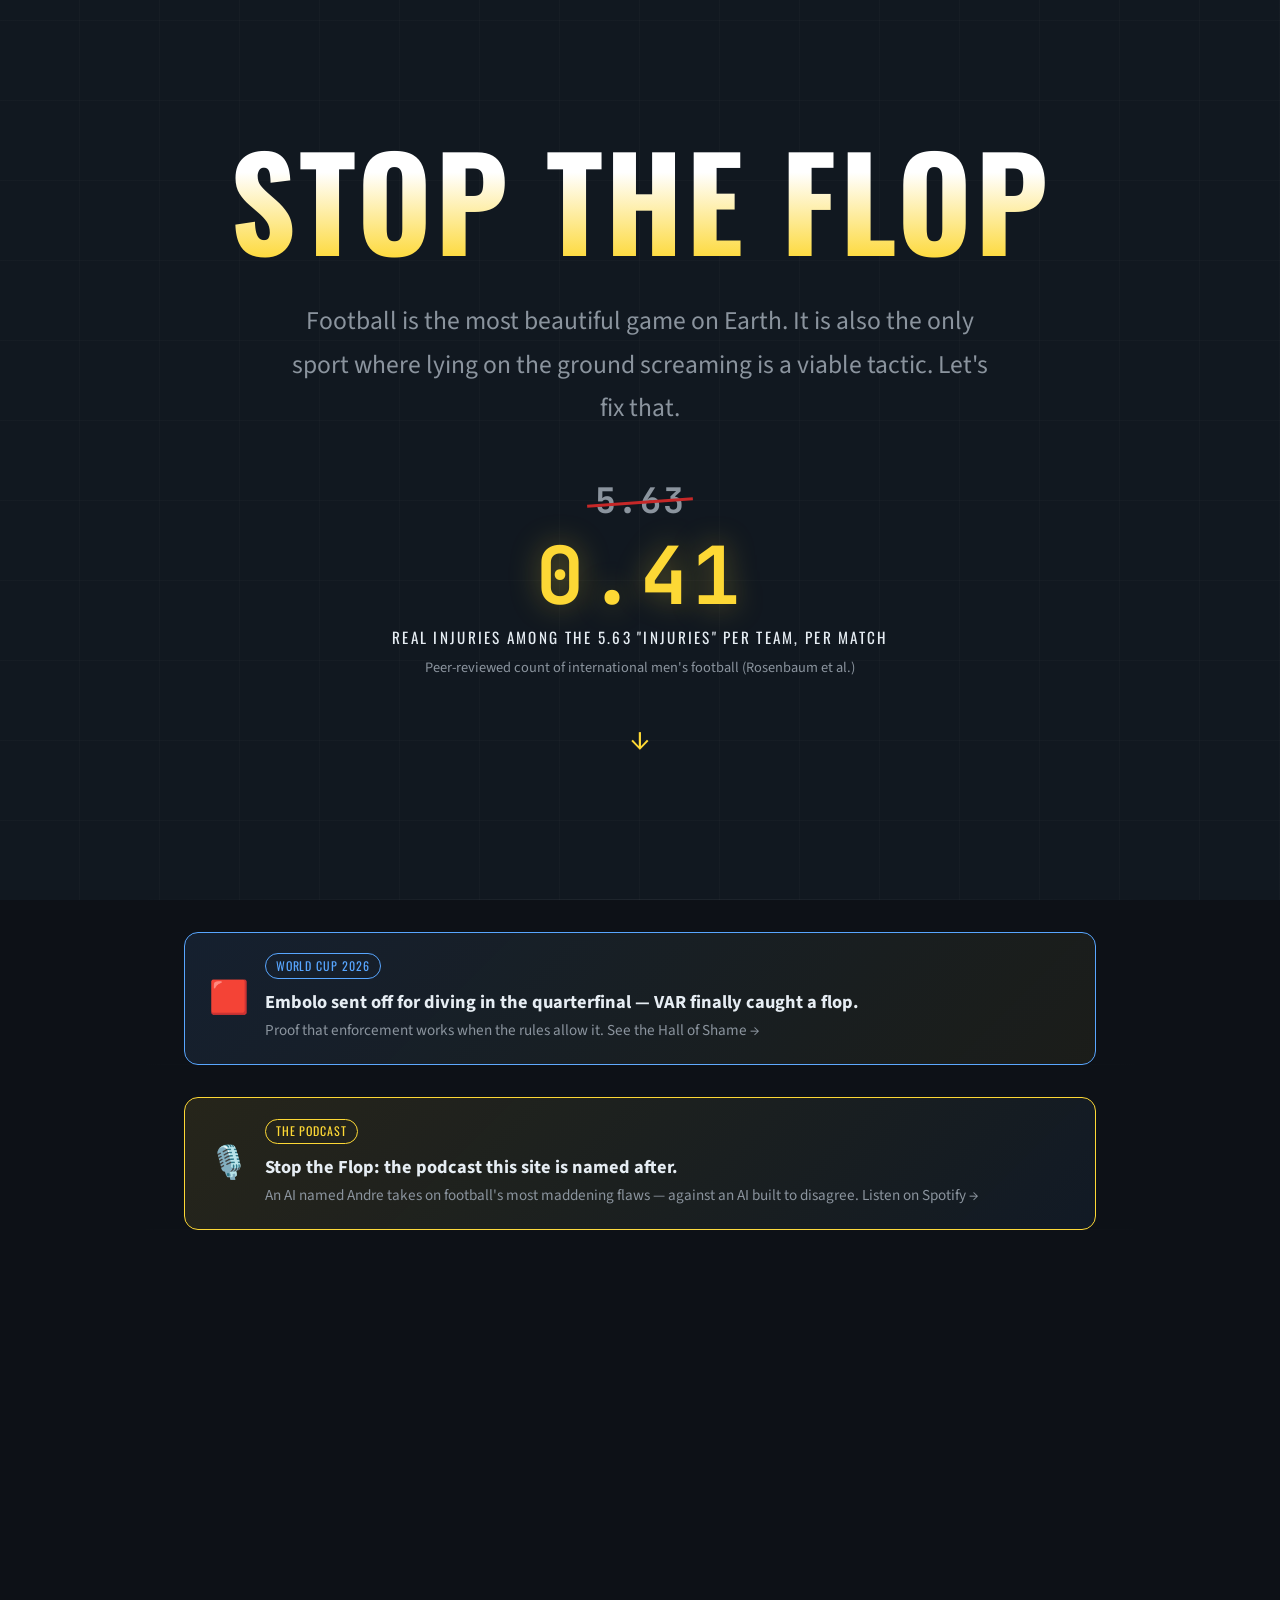
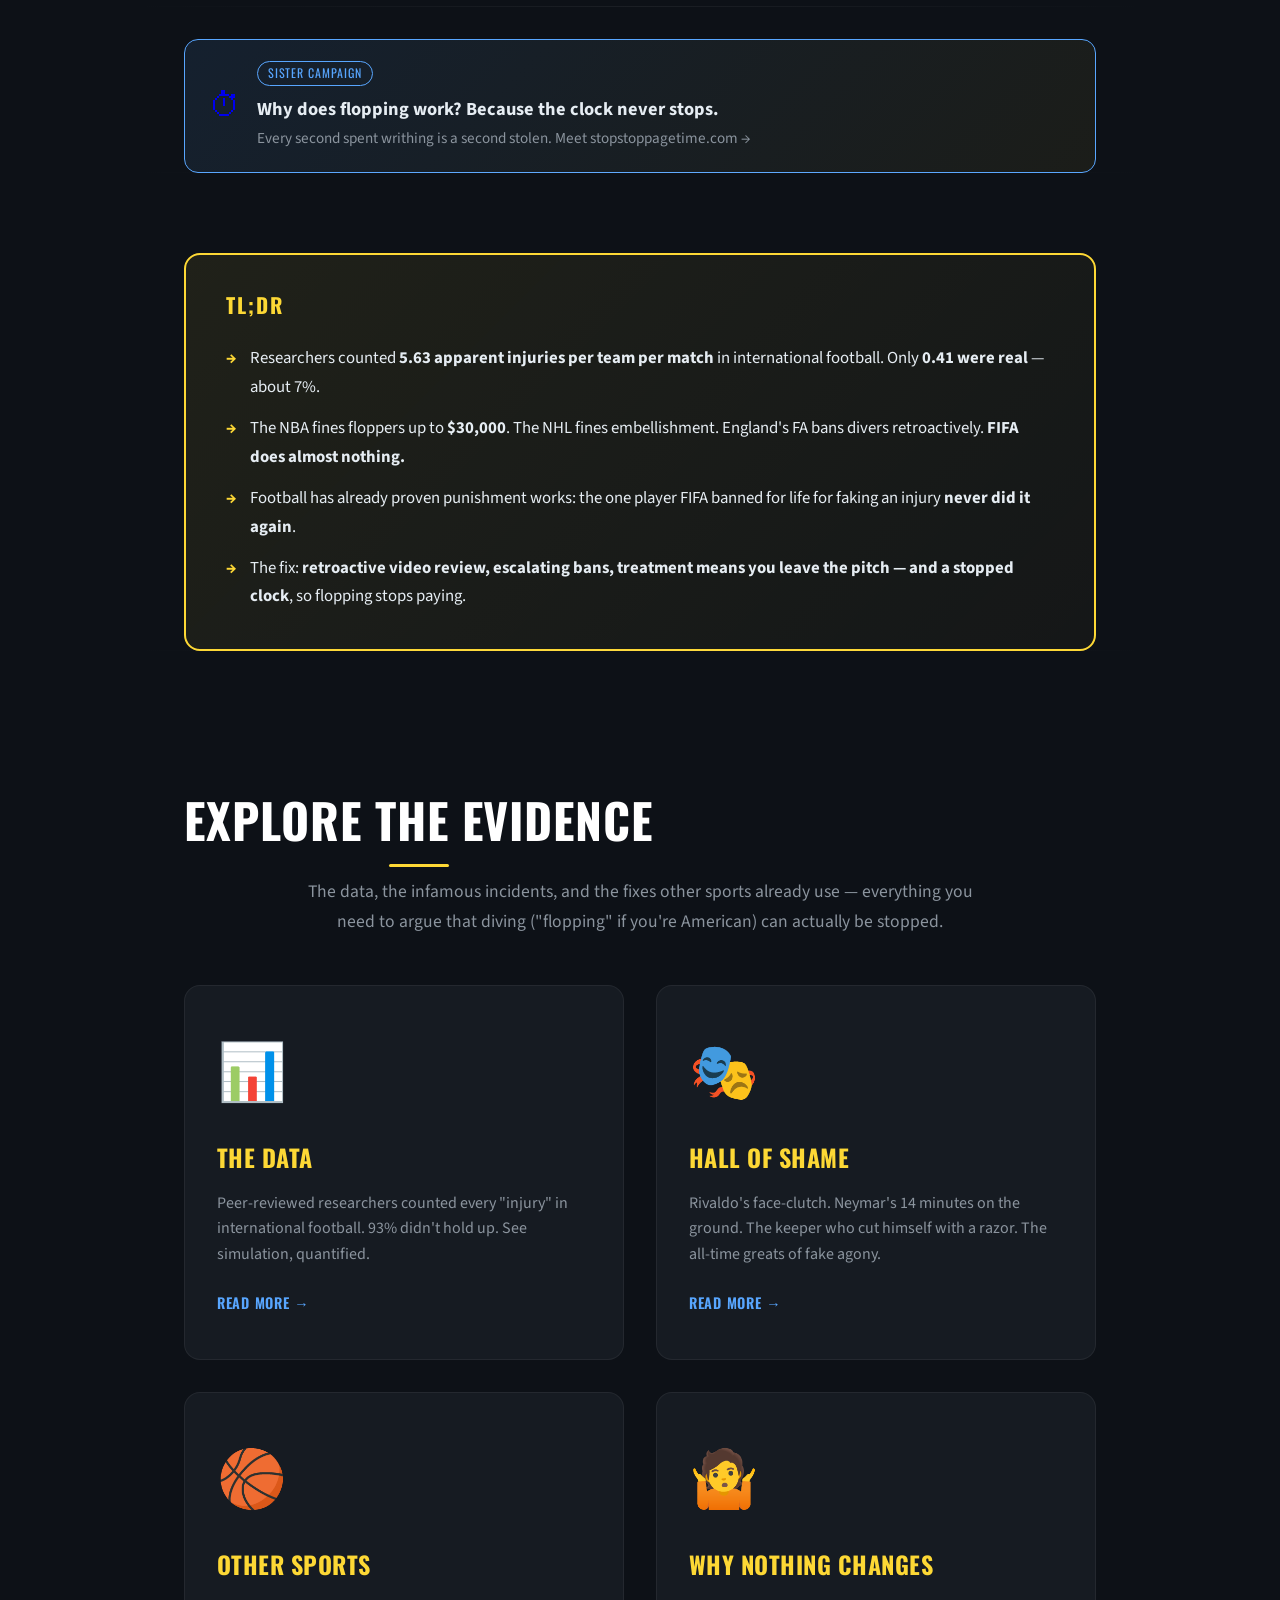
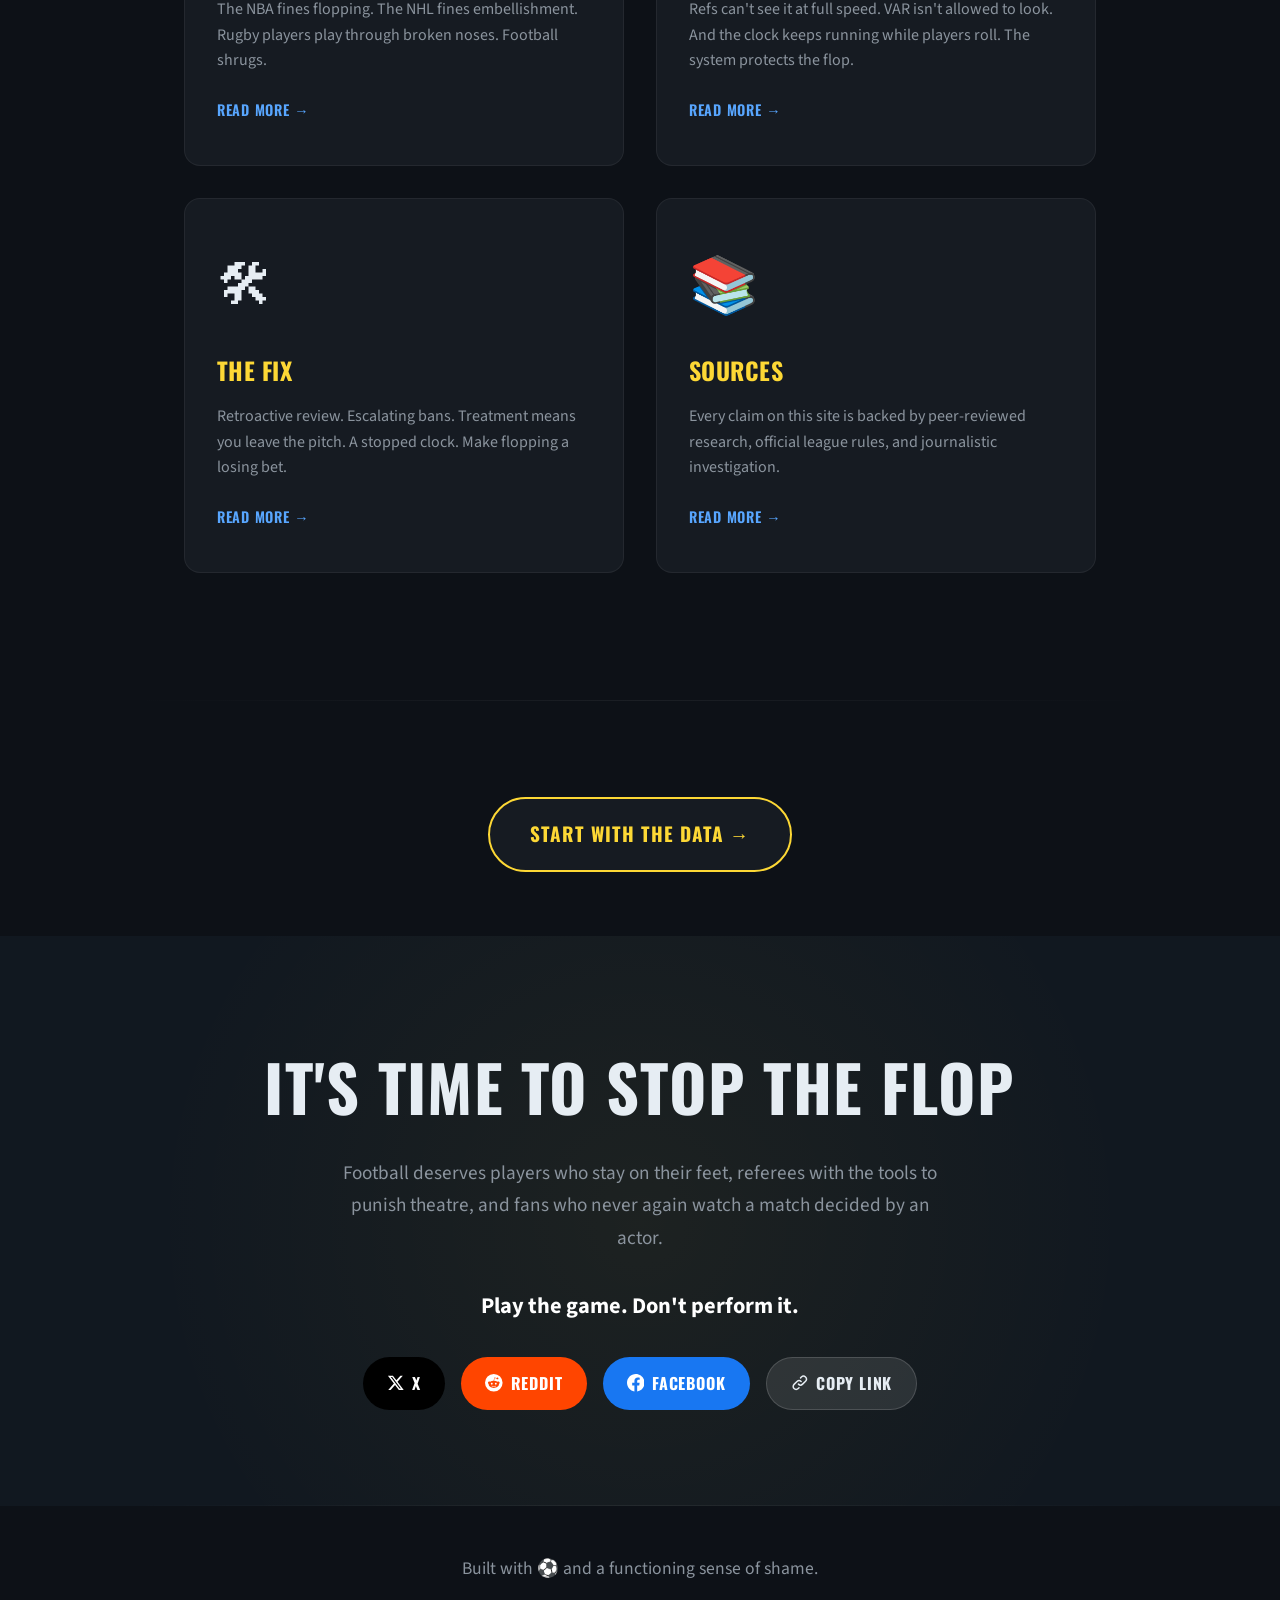
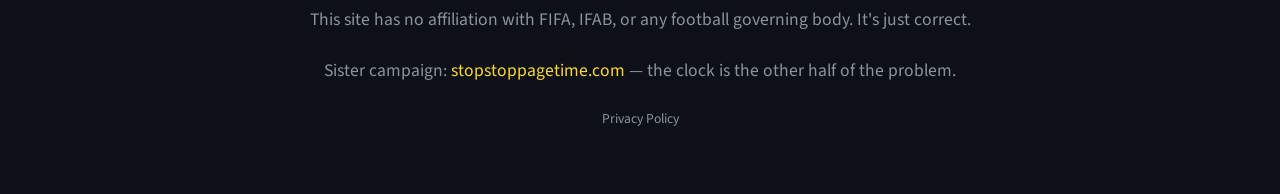
==== index.html @ cb8401b7 "Stop the Flop — initial site Data-driven campaign site against diving/flopping/simulation in footbal" ====
<!DOCTYPE html>
<html lang="en">
<head>
<meta charset="UTF-8">
<!-- site-verification tags go here after Search Console setup -->
<meta name="viewport" content="width=device-width, initial-scale=1.0">
<meta name="theme-color" content="#0d1117">
<link rel="apple-touch-icon" href="/og-image.png">
<title>Stop the Flop — Football's Diving Epidemic, By the Numbers</title>
<meta name="description" content="Diving, flopping, simulation: researchers counted 5.63 'injuries' per team per match — only 0.41 real. See the data, the hall of shame, how other sports punish it, and the fix.">
<meta name="keywords" content="flopping, diving, simulation, embellishment, soccer flopping, football diving, faking injury, injury simulation, dive football, flop soccer, why do soccer players fake injuries, diving yellow card, anti-flopping rules, stop the flop">
<meta name="author" content="Stop the Flop">
<meta name="robots" content="index, follow, max-snippet:-1, max-image-preview:large">

<!-- Open Graph -->
<meta property="og:title" content="Stop the Flop — Football's Diving Epidemic, By the Numbers">
<meta property="og:description" content="Researchers counted 5.63 'injuries' per team per match. Only 0.41 were real. Every other sport punishes flopping. Football rewards it. Here's the data — and the fix.">
<meta property="og:type" content="article">
<meta property="og:url" content="https://stopflopping.org">
<meta property="og:site_name" content="Stop the Flop">
<meta property="og:locale" content="en_US">
<meta property="article:published_time" content="2026-07-17">
<meta property="article:section" content="Football">
<meta property="article:tag" content="diving">
<meta property="article:tag" content="flopping">
<meta property="article:tag" content="simulation">

<meta property="og:image" content="https://stopflopping.org/og-image.png">
<meta property="og:image:width" content="1200">
<meta property="og:image:height" content="630">
<meta property="og:image:type" content="image/png">

<meta name="twitter:card" content="summary_large_image">
<meta name="twitter:image" content="https://stopflopping.org/og-image.png">
<meta name="twitter:title" content="Stop the Flop — Football's Diving Epidemic">
<meta name="twitter:description" content="5.63 'injuries' per team per match. 0.41 real. Every other sport punishes flopping. Football rewards it. Here's the data.">

<link rel="canonical" href="https://stopflopping.org">

<!-- Structured Data: Article -->
<script type="application/ld+json">
{
  "@context": "https://schema.org",
  "@type": "Article",
  "headline": "Stop the Flop — Football's Diving Epidemic, By the Numbers",
  "description": "A data-driven case against diving, flopping, and injury simulation in football, backed by peer-reviewed research — and a concrete plan to fix it.",
  "url": "https://stopflopping.org",
  "datePublished": "2026-07-17",
  "dateModified": "2026-07-17",
  "publisher": {
    "@type": "Organization",
    "name": "Stop the Flop",
    "url": "https://stopflopping.org"
  },
  "mainEntityOfPage": "https://stopflopping.org",
  "keywords": ["flopping", "diving", "simulation", "embellishment", "injury simulation", "faking injury", "football reform", "soccer reform"],
  "about": [
    {"@type": "Thing", "name": "Association football", "sameAs": "https://en.wikipedia.org/wiki/Association_football"},
    {"@type": "Thing", "name": "Diving (association football)", "sameAs": "https://en.wikipedia.org/wiki/Diving_(association_football)"}
  ],
  "citation": [
    {
      "@type": "ScholarlyArticle",
      "name": "Estimation of injury simulation in international men's soccer",
      "author": ["Daryl A. Rosenbaum", "W. Saunders", "C. M. Nelson", "B. R. Rosenbaum"],
      "datePublished": "2010",
      "isPartOf": {"@type": "PublicationVolume", "name": "International Journal of Sports Medicine"},
      "url": "https://pubmed.ncbi.nlm.nih.gov/20665384/"
    },
    {
      "@type": "ScholarlyArticle",
      "name": "Receivers Limit the Prevalence of Deception in Humans: Evidence from Diving Behaviour in Soccer Players",
      "author": ["Gwendolyn K. David", "Robbie S. Wilson"],
      "datePublished": "2011",
      "isPartOf": {"@type": "PublicationVolume", "name": "PLoS ONE"},
      "url": "https://journals.plos.org/plosone/article?id=10.1371/journal.pone.0026017"
    }
  ]
}
</script>

<!-- Structured Data: WebSite -->
<script type="application/ld+json">
{
  "@context": "https://schema.org",
  "@type": "WebSite",
  "name": "Stop the Flop",
  "url": "https://stopflopping.org",
  "inLanguage": "en"
}
</script>

<link rel="stylesheet" href="/fonts.css">
<link rel="stylesheet" href="/styles.css">
<link rel="icon" href="/favicon.svg" type="image/svg+xml">
</head>
<body>
<a href="#top" class="skip-to-content">Skip to content</a>

<div class="progress-bar" id="progressBar"></div>

<nav id="navbar">
  <a href="/" class="logo"><svg width="22" height="22" viewBox="0 0 240 240" aria-hidden="true" style="vertical-align:-4px;margin-right:0.45rem;"><g stroke="#fdd835" stroke-linecap="round" fill="none"><line x1="28" y1="118" x2="18" y2="96" stroke-width="14"/><line x1="52" y1="110" x2="52" y2="86" stroke-width="14"/><line x1="76" y1="118" x2="86" y2="96" stroke-width="14"/><circle cx="52" cy="168" r="26" fill="#fdd835" stroke="none"/><path d="M84 176 L152 182" stroke-width="20"/><path d="M104 178 L138 148" stroke-width="17"/><path d="M152 182 L188 150 L218 184" stroke-width="18"/><path d="M152 184 L214 198" stroke-width="18"/></g></svg>Stop the Flop</a>
  <ul>
    <li><a href="/" class="active">Home</a></li>
    <li><a href="/data/">Data</a></li>
    <li><a href="/hall-of-shame/">Hall of Shame</a></li>
    <li><a href="/comparison/">Comparison</a></li>
    <li><a href="/why-nothing-changes/">Why Nothing Changes</a></li>
    <li><a href="/the-fix/">The Fix</a></li>
    <li><a href="/sources/">Sources</a></li>
  </ul>
  <button class="hamburger" id="hamburger" aria-label="Menu" aria-expanded="false"><span></span><span></span><span></span></button>
</nav>

<a href="#" class="back-to-top" id="backToTop">↑</a>

<!-- ═══════════ HERO ═══════════ -->
<section class="hero" id="top">
  <div class="particles" id="particles"></div>
  <h1>Stop the Flop</h1>
  <p class="subtitle">Football is the most beautiful game on Earth. It is also the only sport where lying on the ground screaming is a viable tactic. Let's fix that.</p>
  <div class="scoreline">
    <div class="scoreline-was" aria-hidden="true">5.63</div>
    <div class="scoreline-real">0.41</div>
    <div class="scoreline-label">Real injuries among the 5.63 "injuries" per team, per match</div>
    <div class="scoreline-sub">Peer-reviewed count of international men's football (Rosenbaum et al.)</div>
  </div>
  <div class="scroll-cue">↓</div>
</section>

<!-- ═══════════ WORLD CUP LIVE BANNER ═══════════ -->
<section style="background: var(--dark); padding: 2rem 0 0;">
  <div class="container">
    <a href="/hall-of-shame/" class="reveal" style="display:flex; align-items:center; gap:1rem; flex-wrap:wrap; text-decoration:none; border:1px solid var(--accent); border-radius:14px; padding:1.25rem 1.5rem; background:linear-gradient(135deg, rgba(88,166,255,0.10), rgba(253,216,53,0.06));">
      <span style="font-size:2rem;" aria-hidden="true">🟥</span>
      <span style="flex:1; min-width:240px;">
        <span style="display:inline-block; font-family:'Oswald',sans-serif; text-transform:uppercase; letter-spacing:0.08em; font-size:0.75rem; color:var(--accent); border:1px solid var(--accent); border-radius:999px; padding:0.1rem 0.6rem; margin-bottom:0.5rem;">World Cup 2026</span>
        <span style="display:block; color:var(--text); font-size:1.15rem; font-weight:700;">Embolo sent off for diving in the quarterfinal — VAR finally caught a flop.</span>
        <span style="display:block; color:var(--muted); font-size:0.95rem;">Proof that enforcement works when the rules allow it. See the Hall of Shame →</span>
      </span>
    </a>
  </div>
</section>

<!-- ═══════════ PODCAST BANNER ═══════════ -->
<section style="background: var(--dark); padding: 2rem 0 0;" id="podcast">
  <div class="container">
    <a href="https://open.spotify.com/show/033Re7X6i9AyE0bR3BO7ZA" target="_blank" rel="noopener" class="reveal" style="display:flex; align-items:center; gap:1rem; flex-wrap:wrap; text-decoration:none; border:1px solid var(--gold, #FDD835); border-radius:14px; padding:1.25rem 1.5rem; background:linear-gradient(135deg, rgba(253,216,53,0.10), rgba(88,166,255,0.06));">
      <span style="font-size:2rem;" aria-hidden="true">🎙️</span>
      <span style="flex:1; min-width:240px;">
        <span style="display:inline-block; font-family:'Oswald',sans-serif; text-transform:uppercase; letter-spacing:0.08em; font-size:0.75rem; color:#FDD835; border:1px solid #FDD835; border-radius:999px; padding:0.1rem 0.6rem; margin-bottom:0.5rem;">The Podcast</span>
        <span style="display:block; color:var(--text); font-size:1.15rem; font-weight:700;">Stop the Flop: the podcast this site is named after.</span>
        <span style="display:block; color:var(--muted); font-size:0.95rem;">An AI named Andre takes on football's most maddening flaws — against an AI built to disagree. Listen on Spotify →</span>
      </span>
    </a>
  </div>
</section>

<!-- ═══════════ PODCAST EMBED ═══════════ -->
<section style="background: var(--dark); padding: 1rem 0 0;">
  <div class="container reveal">
    <iframe style="border-radius:12px" src="https://open.spotify.com/embed/show/033Re7X6i9AyE0bR3BO7ZA?utm_source=generator&theme=0" width="100%" height="352" frameborder="0" allow="autoplay; clipboard-write; encrypted-media; fullscreen; picture-in-picture" loading="lazy" title="Stop the Flop podcast player"></iframe>
  </div>
</section>

<!-- ═══════════ SISTER SITE BANNER ═══════════ -->
<section style="background: var(--dark); padding: 2rem 0 0;">
  <div class="container">
    <a href="https://stopstoppagetime.com" target="_blank" rel="noopener" class="reveal" style="display:flex; align-items:center; gap:1rem; flex-wrap:wrap; text-decoration:none; border:1px solid var(--accent); border-radius:14px; padding:1.25rem 1.5rem; background:linear-gradient(135deg, rgba(88,166,255,0.10), rgba(253,216,53,0.06));" onclick="track('sister','banner')">
      <span style="font-size:2rem;" aria-hidden="true">⏱</span>
      <span style="flex:1; min-width:240px;">
        <span style="display:inline-block; font-family:'Oswald',sans-serif; text-transform:uppercase; letter-spacing:0.08em; font-size:0.75rem; color:var(--accent); border:1px solid var(--accent); border-radius:999px; padding:0.1rem 0.6rem; margin-bottom:0.5rem;">Sister Campaign</span>
        <span style="display:block; color:var(--text); font-size:1.15rem; font-weight:700;">Why does flopping work? Because the clock never stops.</span>
        <span style="display:block; color:var(--muted); font-size:0.95rem;">Every second spent writhing is a second stolen. Meet stopstoppagetime.com →</span>
      </span>
    </a>
  </div>
</section>

<!-- ═══════════ TL;DR ═══════════ -->
<section style="background: var(--dark); padding: 3rem 0 0;">
  <div class="container">
    <div class="tldr-box reveal from-scale">
      <h3>TL;DR</h3>
      <ul>
        <li>Researchers counted <strong>5.63 apparent injuries per team per match</strong> in international football. Only <strong>0.41 were real</strong> — about 7%.</li>
        <li>The NBA fines floppers up to <strong>$30,000</strong>. The NHL fines embellishment. England's FA bans divers retroactively. <strong>FIFA does almost nothing.</strong></li>
        <li>Football has already proven punishment works: the one player FIFA banned for life for faking an injury <strong>never did it again</strong>.</li>
        <li>The fix: <strong>retroactive video review, escalating bans, treatment means you leave the pitch — and a stopped clock</strong>, so flopping stops paying.</li>
      </ul>
    </div>
  </div>
</section>

<!-- ═══════════ NAVIGATION CARDS ═══════════ -->
<section style="background: var(--dark); padding: 5rem 0;">
  <div class="container">
    <div class="reveal">
      <h2 class="section-title" style="text-align: center; margin-bottom: 1rem;">Explore the Evidence</h2>
      <p style="text-align: center; color: var(--muted); font-size: 1.1rem; max-width: 700px; margin: 0 auto 3rem;">The data, the infamous incidents, and the fixes other sports already use — everything you need to argue that diving ("flopping" if you're American) can actually be stopped.</p>
    </div>

    <div class="card-grid">
      <a href="/data/" class="nav-card reveal from-left reveal-delay-1">
        <span class="card-emoji">📊</span>
        <h3>The Data</h3>
        <p>Peer-reviewed researchers counted every "injury" in international football. 93% didn't hold up. See simulation, quantified.</p>
        <span class="read-more">Read more →</span>
      </a>

      <a href="/hall-of-shame/" class="nav-card reveal from-right reveal-delay-2">
        <span class="card-emoji">🎭</span>
        <h3>Hall of Shame</h3>
        <p>Rivaldo's face-clutch. Neymar's 14 minutes on the ground. The keeper who cut himself with a razor. The all-time greats of fake agony.</p>
        <span class="read-more">Read more →</span>
      </a>

      <a href="/comparison/" class="nav-card reveal from-left reveal-delay-3">
        <span class="card-emoji">🏀</span>
        <h3>Other Sports</h3>
        <p>The NBA fines flopping. The NHL fines embellishment. Rugby players play through broken noses. Football shrugs.</p>
        <span class="read-more">Read more →</span>
      </a>

      <a href="/why-nothing-changes/" class="nav-card reveal from-right reveal-delay-4">
        <span class="card-emoji">🤷</span>
        <h3>Why Nothing Changes</h3>
        <p>Refs can't see it at full speed. VAR isn't allowed to look. And the clock keeps running while players roll. The system protects the flop.</p>
        <span class="read-more">Read more →</span>
      </a>

      <a href="/the-fix/" class="nav-card reveal from-left reveal-delay-5">
        <span class="card-emoji">🛠</span>
        <h3>The Fix</h3>
        <p>Retroactive review. Escalating bans. Treatment means you leave the pitch. A stopped clock. Make flopping a losing bet.</p>
        <span class="read-more">Read more →</span>
      </a>

      <a href="/sources/" class="nav-card reveal from-right reveal-delay-6">
        <span class="card-emoji">📚</span>
        <h3>Sources</h3>
        <p>Every claim on this site is backed by peer-reviewed research, official league rules, and journalistic investigation.</p>
        <span class="read-more">Read more →</span>
      </a>
    </div>
  </div>
</section>

<!-- ═══════════ CTA ═══════════ -->

    <div style="text-align: center; margin-top: 3rem; margin-bottom: 2rem;">
      <a href="/data/" class="next-link" onclick="track('cta','next')">Start with the Data →</a>
    </div>

<section class="cta-section">
  <div class="container">
    <h2 class="reveal reveal-delay-1">It's Time to Stop the Flop</h2>
    <p class="reveal reveal-delay-2">Football deserves players who stay on their feet, referees with the tools to punish theatre, and fans who never again watch a match decided by an actor.</p>
    <p style="font-size: 1.4rem; color: #fff; position:relative;" class="reveal reveal-delay-2"><strong>Play the game. Don't perform it.</strong></p>
    <div class="share-bar reveal reveal-delay-3">
      <a href="https://x.com/intent/post?text=Researchers%20counted%205.63%20%22injuries%22%20per%20team%20per%20match.%20Only%200.41%20were%20real.%20Every%20other%20sport%20punishes%20flopping%20%E2%80%94%20football%20rewards%20it.%20%23StopTheFlop&url=https%3A%2F%2Fstopflopping.org" class="share-btn x" target="_blank" rel="noopener" onclick="track('share','x')"><svg viewBox="0 0 24 24" xmlns="http://www.w3.org/2000/svg"><path d="M18.244 2.25h3.308l-7.227 8.26 8.502 11.24H16.17l-5.214-6.817L4.99 21.75H1.68l7.73-8.835L1.254 2.25H8.08l4.713 6.231zm-1.161 17.52h1.833L7.084 4.126H5.117z"/></svg> X</a>
      <a href="https://www.reddit.com/submit?url=https%3A%2F%2Fstopflopping.org&title=93%25%20of%20football%20%22injuries%22%20aren%27t%20real%20%E2%80%94%20the%20data%20on%20diving%20%23StopTheFlop" class="share-btn reddit" target="_blank" rel="noopener" onclick="track('share','reddit')"><svg viewBox="0 0 24 24" xmlns="http://www.w3.org/2000/svg"><path d="M12 0A12 12 0 0 0 0 12a12 12 0 0 0 12 12 12 12 0 0 0 12-12A12 12 0 0 0 12 0zm5.01 4.744c.688 0 1.25.561 1.25 1.249a1.25 1.25 0 0 1-2.498.056l-2.597-.547-.8 3.747c1.824.07 3.48.632 4.674 1.488.308-.309.73-.491 1.207-.491.968 0 1.754.786 1.754 1.754 0 .716-.435 1.333-1.01 1.614a3.111 3.111 0 0 1 .042.52c0 2.694-3.13 4.87-7.004 4.87-3.874 0-7.004-2.176-7.004-4.87 0-.183.015-.366.043-.534A1.748 1.748 0 0 1 4.028 12c0-.968.786-1.754 1.754-1.754.463 0 .898.196 1.207.49 1.207-.883 2.878-1.43 4.744-1.487l.885-4.182a.342.342 0 0 1 .14-.197.35.35 0 0 1 .238-.042l2.906.617a1.214 1.214 0 0 1 1.108-.701zM9.25 12C8.561 12 8 12.562 8 13.25c0 .687.561 1.248 1.25 1.248.687 0 1.248-.561 1.248-1.249 0-.688-.561-1.249-1.249-1.249zm5.5 0c-.687 0-1.248.561-1.248 1.25 0 .687.561 1.248 1.249 1.248.688 0 1.249-.561 1.249-1.249 0-.687-.562-1.249-1.25-1.249zm-5.466 3.99a.327.327 0 0 0-.231.094.33.33 0 0 0 0 .463c.842.842 2.484.913 2.961.913.477 0 2.105-.056 2.961-.913a.361.361 0 0 0 .029-.463.33.33 0 0 0-.464 0c-.547.533-1.684.73-2.512.73-.828 0-1.979-.196-2.512-.73a.326.326 0 0 0-.232-.095z"/></svg> Reddit</a>
      <a href="https://www.facebook.com/sharer/sharer.php?u=https%3A%2F%2Fstopflopping.org" class="share-btn facebook" target="_blank" rel="noopener" onclick="track('share','facebook')"><svg viewBox="0 0 24 24" xmlns="http://www.w3.org/2000/svg"><path d="M24 12.073c0-6.627-5.373-12-12-12s-12 5.373-12 12c0 5.99 4.388 10.954 10.125 11.854v-8.385H7.078v-3.47h3.047V9.43c0-3.007 1.792-4.669 4.533-4.669 1.312 0 2.686.235 2.686.235v2.953H15.83c-1.491 0-1.956.925-1.956 1.874v2.25h3.328l-.532 3.47h-2.796v8.385C19.612 23.027 24 18.062 24 12.073z"/></svg> Facebook</a>
      <button class="share-btn copy-link" onclick="copyLink(this, 'https://stopflopping.org', 'Copied!'); track('share','copy')"><svg viewBox="0 0 24 24" xmlns="http://www.w3.org/2000/svg"><path d="M13.828 10.172a4 4 0 0 0-5.656 0l-4 4a4 4 0 1 0 5.656 5.656l1.102-1.101m-.758-4.899a4 4 0 0 0 5.656 0l4-4a4 4 0 0 0-5.656-5.656l-1.1 1.1" fill="none" stroke="currentColor" stroke-width="2" stroke-linecap="round" stroke-linejoin="round"/></svg> Copy Link</button>
    </div>
  </div>
</section>

<footer>
  <p>Built with ⚽ and a functioning sense of shame.</p>
  <p style="margin-top:0.5rem;">This site has no affiliation with FIFA, IFAB, or any football governing body. It's just correct.</p>
  <p style="margin-top:0.5rem;">Sister campaign: <a href="https://stopstoppagetime.com" style="color:var(--gold);text-decoration:none;">stopstoppagetime.com</a> — the clock is the other half of the problem.</p>
  <p style="margin-top:0.5rem;font-size:0.85rem;"><a href="/privacy/" style="color:var(--muted);text-decoration:none;">Privacy Policy</a></p>
</footer>

<script>
// ─── Particles ───
(function() {
  const c = document.getElementById('particles');
  for (let i = 0; i < 30; i++) {
    const p = document.createElement('div');
    p.className = 'particle';
    p.style.left = Math.random() * 100 + '%';
    p.style.animationDuration = (8 + Math.random() * 12) + 's';
    p.style.animationDelay = Math.random() * 10 + 's';
    p.style.width = p.style.height = (2 + Math.random() * 4) + 'px';
    c.appendChild(p);
  }
})();

// ─── Scroll reveal ───
const revealObserver = new IntersectionObserver((entries) => {
  entries.forEach(e => {
    if (e.isIntersecting) {
      e.target.classList.add('visible');
    }
  });
}, { threshold: 0.15 });

document.querySelectorAll('.reveal').forEach(el => revealObserver.observe(el));

// ─── Navbar & progress ───
const nav = document.getElementById('navbar');
const progressBar = document.getElementById('progressBar');
const backToTop = document.getElementById('backToTop');
const scrollCue = document.querySelector('.scroll-cue');
const particlesEl = document.getElementById('particles');

let ticking = false;
window.addEventListener('scroll', () => {
  if (!ticking) {
    requestAnimationFrame(() => {
      const scrollY = window.scrollY;
      const docHeight = document.documentElement.scrollHeight - window.innerHeight;
      const progress = (scrollY / docHeight) * 100;
      progressBar.style.width = progress + '%';

      nav.classList.toggle('visible', scrollY > window.innerHeight * 0.5);
      backToTop.classList.toggle('visible', scrollY > window.innerHeight);

      // Scroll cue fade
      if (scrollCue) {
        scrollCue.classList.toggle('faded', scrollY > 100);
      }

      // Parallax on hero background
      if (scrollY < window.innerHeight) {
        const offset = scrollY * 0.3;
        particlesEl.style.transform = 'translateY(' + offset + 'px)';
      }

      ticking = false;
    });
    ticking = true;
  }
});
</script>

<script>window.va=window.va||function(){(window.vaq=window.vaq||[]).push(arguments)};function track(n,l){try{window.va('event',{name:n,data:{label:l,page:'home'}})}catch(e){}}</script>
<script src="/term-switcher.js"></script>
<script defer src="/_vercel/insights/script.js"></script>

<script>
function copyLink(btn, url, copiedText) {
  navigator.clipboard.writeText(url).then(function() {
    var original = btn.textContent;
    btn.textContent = copiedText;
    btn.classList.add('copied');
    setTimeout(function() {
      btn.textContent = original;
      btn.classList.remove('copied');
    }, 2000);
  });
}
</script>

<script>
(function() {
  var btn = document.getElementById('hamburger');
  if (!btn) return;
  var nav = btn.closest('nav');
  btn.addEventListener('click', function() {
    var open = nav.classList.toggle('menu-open');
    btn.classList.toggle('active', open);
    btn.setAttribute('aria-expanded', open);
    document.body.style.overflow = open ? 'hidden' : '';
  });
  nav.querySelectorAll('ul a').forEach(function(a) {
    a.addEventListener('click', function() {
      nav.classList.remove('menu-open');
      btn.classList.remove('active');
      btn.setAttribute('aria-expanded', 'false');
      document.body.style.overflow = '';
    });
  });
})();
</script>
</body>
</html>
---- fonts.css ----
@font-face {
  font-family: 'JetBrains Mono';
  font-style: normal;
  font-weight: 400;
  font-display: swap;
  src: url(/fonts/tDbY2o-flEEny0FZhsfKu5WU4zr3E_BX0PnT8RD8yKxjPQ.ttf) format('truetype');
}
@font-face {
  font-family: 'JetBrains Mono';
  font-style: normal;
  font-weight: 700;
  font-display: swap;
  src: url(/fonts/tDbY2o-flEEny0FZhsfKu5WU4zr3E_BX0PnT8RD8L6tjPQ.ttf) format('truetype');
}
@font-face {
  font-family: 'Oswald';
  font-style: normal;
  font-weight: 400;
  font-display: swap;
  src: url(/fonts/TK3_WkUHHAIjg75cFRf3bXL8LICs1_FvgUE.ttf) format('truetype');
}
@font-face {
  font-family: 'Oswald';
  font-style: normal;
  font-weight: 500;
  font-display: swap;
  src: url(/fonts/TK3_WkUHHAIjg75cFRf3bXL8LICs18NvgUE.ttf) format('truetype');
}
@font-face {
  font-family: 'Oswald';
  font-style: normal;
  font-weight: 600;
  font-display: swap;
  src: url(/fonts/TK3_WkUHHAIjg75cFRf3bXL8LICs1y9ogUE.ttf) format('truetype');
}
@font-face {
  font-family: 'Oswald';
  font-style: normal;
  font-weight: 700;
  font-display: swap;
  src: url(/fonts/TK3_WkUHHAIjg75cFRf3bXL8LICs1xZogUE.ttf) format('truetype');
}
@font-face {
  font-family: 'Source Sans 3';
  font-style: italic;
  font-weight: 400;
  font-display: swap;
  src: url(/fonts/nwpDtKy2OAdR1K-IwhWudF-R3woAa8opPOrG97lwqLlO9C4.ttf) format('truetype');
}
@font-face {
  font-family: 'Source Sans 3';
  font-style: normal;
  font-weight: 400;
  font-display: swap;
  src: url(/fonts/nwpBtKy2OAdR1K-IwhWudF-R9QMylBJAV3Bo8Ky461EN.ttf) format('truetype');
}
@font-face {
  font-family: 'Source Sans 3';
  font-style: normal;
  font-weight: 600;
  font-display: swap;
  src: url(/fonts/nwpBtKy2OAdR1K-IwhWudF-R9QMylBJAV3Bo8Kxm7FEN.ttf) format('truetype');
}
@font-face {
  font-family: 'Source Sans 3';
  font-style: normal;
  font-weight: 700;
  font-display: swap;
  src: url(/fonts/nwpBtKy2OAdR1K-IwhWudF-R9QMylBJAV3Bo8Kxf7FEN.ttf) format('truetype');
}
---- styles.css ----
:root {
  --green: #1b5e20;
  --green-light: #2e7d32;
  --gold: #fdd835;
  --red: #c62828;
  --dark: #0d1117;
  --card-bg: #161b22;
  --text: #e6edf3;
  --muted: #8b949e;
  --accent: #58a6ff;
}

* { margin: 0; padding: 0; box-sizing: border-box; }

html { scroll-behavior: smooth; overflow-x: hidden; }

body {
  font-family: 'Source Sans 3', system-ui, sans-serif;
  background: var(--dark);
  color: var(--text);
  line-height: 1.7;
  overflow-x: hidden;
}

h1, h2, h3, h4 { font-family: 'Oswald', sans-serif; text-transform: uppercase; letter-spacing: 0.02em; }

/* ─── REVEAL ANIMATIONS ─── */
.reveal {
  opacity: 0;
  transform: translateY(40px);
  transition: opacity 0.8s cubic-bezier(0.22, 1, 0.36, 1), transform 0.8s cubic-bezier(0.22, 1, 0.36, 1);
}
.reveal.from-left { transform: translateX(-60px); }
.reveal.from-right { transform: translateX(60px); }
.reveal.from-scale { transform: scale(0.85); }
.reveal.visible {
  opacity: 1;
  transform: translateY(0) translateX(0) scale(1);
}
.reveal-delay-1 { transition-delay: 0.1s; }
.reveal-delay-2 { transition-delay: 0.2s; }
.reveal-delay-3 { transition-delay: 0.3s; }
.reveal-delay-4 { transition-delay: 0.4s; }
.reveal-delay-5 { transition-delay: 0.5s; }
.reveal-delay-6 { transition-delay: 0.6s; }

/* ─── HERO ─── */
.hero {
  min-height: 100vh;
  display: flex;
  flex-direction: column;
  justify-content: center;
  align-items: center;
  text-align: center;
  padding: 2rem;
  background: linear-gradient(135deg, var(--dark) 0%, #112211 50%, var(--dark) 100%);
  position: relative;
  overflow: hidden;
}

/* Animated pitch lines */
.hero::before {
  content: '';
  position: absolute;
  inset: 0;
  background:
    repeating-linear-gradient(90deg, transparent, transparent 79px, rgba(255,255,255,0.02) 79px, rgba(255,255,255,0.02) 80px),
    repeating-linear-gradient(0deg, transparent, transparent 79px, rgba(255,255,255,0.02) 79px, rgba(255,255,255,0.02) 80px);
  animation: pitchDrift 20s linear infinite;
  pointer-events: none;
}

@keyframes pitchDrift {
  0% { transform: translate(0, 0); }
  100% { transform: translate(80px, 80px); }
}

/* Floating particles */
.particles {
  position: absolute;
  inset: 0;
  pointer-events: none;
  overflow: hidden;
}
.particle {
  position: absolute;
  width: 4px;
  height: 4px;
  border-radius: 50%;
  background: var(--gold);
  opacity: 0;
  animation: particleFloat linear infinite;
}
@keyframes particleFloat {
  0% { opacity: 0; transform: translateY(100vh) scale(0); }
  10% { opacity: 0.6; }
  90% { opacity: 0.6; }
  100% { opacity: 0; transform: translateY(-10vh) scale(1); }
}

.hero h1 {
  font-size: clamp(3rem, 10vw, 8rem);
  font-weight: 700;
  line-height: 1;
  margin-bottom: 0.3em;
  background: linear-gradient(180deg, #fff 30%, var(--gold) 100%);
  -webkit-background-clip: text;
  -webkit-text-fill-color: transparent;
  background-clip: text;
  position: relative;
  z-index: 1;
  animation: heroIn 1s cubic-bezier(0.22, 1, 0.36, 1) both, glitch 0.6s steps(1) 1s both;
}

@keyframes heroIn {
  from { opacity: 0; transform: translateY(30px) scale(0.95); }
  to { opacity: 1; transform: translateY(0) scale(1); }
}

@keyframes glitch {
  0% { clip-path: inset(40% 0 61% 0); text-shadow: -2px 0 #ff0040, 2px 0 #0ff; }
  10% { clip-path: inset(92% 0 1% 0); text-shadow: 2px 0 #ff0040, -2px 0 #0ff; }
  20% { clip-path: inset(43% 0 1% 0); text-shadow: -1px 0 #ff0040, 1px 0 #0ff; }
  30% { clip-path: inset(25% 0 58% 0); text-shadow: 2px 0 #ff0040, -2px 0 #0ff; }
  40% { clip-path: inset(54% 0 7% 0); text-shadow: -2px 0 #ff0040, 2px 0 #0ff; }
  50% { clip-path: inset(58% 0 43% 0); text-shadow: 1px 0 #ff0040, -1px 0 #0ff; }
  60% { clip-path: inset(70% 0 7% 0); text-shadow: -1px 0 #ff0040, 1px 0 #0ff; }
  70% { clip-path: inset(20% 0 61% 0); text-shadow: 2px 0 #ff0040, -2px 0 #0ff; }
  80% { clip-path: inset(75% 0 1% 0); text-shadow: -2px 0 #ff0040, 2px 0 #0ff; }
  90% { clip-path: inset(10% 0 85% 0); text-shadow: 1px 0 #ff0040, -1px 0 #0ff; }
  100% { clip-path: inset(0 0 0 0); text-shadow: none; }
}

.hero .subtitle {
  font-size: clamp(1.1rem, 3vw, 1.6rem);
  color: var(--muted);
  max-width: 700px;
  margin-bottom: 1rem;
  position: relative;
  z-index: 1;
  animation: heroIn 1s 0.3s cubic-bezier(0.22, 1, 0.36, 1) both;
}

/* Hero scoreline: 90:00 struck through, 55:00 real */
.scoreline {
  position: relative;
  z-index: 1;
  margin: 1.5rem 0 2rem;
  animation: heroIn 1s 0.5s cubic-bezier(0.22, 1, 0.36, 1) both;
}

.scoreline .scoreline-was {
  font-family: 'JetBrains Mono', monospace;
  font-size: clamp(1.4rem, 3.5vw, 2.2rem);
  font-weight: 700;
  color: var(--muted);
  letter-spacing: 0.05em;
  position: relative;
  display: inline-block;
}

.scoreline .scoreline-was::after {
  content: '';
  position: absolute;
  left: -8%;
  right: -8%;
  top: 50%;
  height: 0.09em;
  min-height: 3px;
  background: var(--red);
  transform: rotate(-4deg);
}

.scoreline .scoreline-real {
  font-family: 'JetBrains Mono', monospace;
  font-size: clamp(2.8rem, 8vw, 5rem);
  font-weight: 700;
  color: var(--gold);
  text-shadow: 0 0 30px rgba(253, 216, 53, 0.35);
  letter-spacing: 0.05em;
  line-height: 1.1;
}

.scoreline .scoreline-label {
  font-family: 'Oswald', sans-serif;
  text-transform: uppercase;
  font-size: 0.95rem;
  letter-spacing: 0.15em;
  color: var(--text);
  margin-top: 0.4rem;
}

.scoreline .scoreline-sub {
  font-size: 0.9rem;
  color: var(--muted);
  margin-top: 0.3rem;
}

.hero .scroll-cue {
  position: relative;
  z-index: 1;
  font-size: 2rem;
  animation: bounce 2s 1.5s infinite;
  color: var(--gold);
  opacity: 0;
  animation-fill-mode: forwards;
  transition: opacity 0.4s ease;
}

.hero .scroll-cue.faded {
  opacity: 0 !important;
  animation: none;
}

@keyframes bounce {
  0%, 100% { transform: translateY(0); opacity: 1; }
  50% { transform: translateY(12px); opacity: 1; }
}

/* ─── NAV ─── */
nav {
  position: fixed;
  top: 0; left: 0; right: 0;
  z-index: 100;
  background: rgba(13,17,23,0.85);
  backdrop-filter: blur(12px);
  border-bottom: 1px solid rgba(255,255,255,0.06);
  padding: 0.8rem 1.5rem;
  display: flex;
  align-items: center;
  justify-content: space-between;
  transform: translateY(-100%);
  transition: transform 0.4s cubic-bezier(0.22, 1, 0.36, 1);
}

nav.visible { transform: translateY(0); }

nav .logo {
  font-family: 'Oswald', sans-serif;
  font-weight: 700;
  font-size: 1.1rem;
  color: var(--gold);
  text-transform: uppercase;
  text-decoration: none;
}

nav ul { list-style: none; display: flex; gap: 1.5rem; }

.hamburger { display: none; }

nav ul a {
  color: var(--muted);
  text-decoration: none;
  font-size: 0.9rem;
  font-weight: 600;
  transition: color 0.2s;
  position: relative;
}

nav ul a::after {
  content: '';
  position: absolute;
  bottom: -4px;
  left: 0;
  width: 0;
  height: 2px;
  background: var(--gold);
  transition: width 0.3s;
}

nav ul a:hover { color: #fff; }
nav ul a:hover::after, nav ul a.active::after { width: 100%; }

/* ─── LANGUAGE SWITCHER ─── */
.lang-switcher {
  position: relative;
  margin-left: 1rem;
}

.lang-btn {
  background: rgba(255,255,255,0.06);
  border: 1px solid rgba(255,255,255,0.1);
  border-radius: 6px;
  padding: 0.35rem 0.6rem;
  color: var(--muted);
  font-size: 0.85rem;
  font-family: 'Source Sans 3', system-ui, sans-serif;
  cursor: pointer;
  display: flex;
  align-items: center;
  gap: 0.35rem;
  transition: background 0.2s, border-color 0.2s;
}

.lang-btn:hover {
  background: rgba(255,255,255,0.1);
  border-color: rgba(255,255,255,0.2);
  color: #fff;
}

.lang-flag { font-size: 1rem; line-height: 1; }
.lang-code { font-weight: 600; letter-spacing: 0.05em; }
.lang-arrow { font-size: 0.7rem; transition: transform 0.2s; }
.lang-switcher.open .lang-arrow { transform: rotate(180deg); }

.lang-dropdown {
  position: absolute;
  top: calc(100% + 6px);
  right: 0;
  background: #1c2128;
  border: 1px solid rgba(255,255,255,0.1);
  border-radius: 8px;
  padding: 0.4rem 0;
  min-width: 170px;
  box-shadow: 0 8px 24px rgba(0,0,0,0.4);
  opacity: 0;
  visibility: hidden;
  transform: translateY(-8px);
  transition: opacity 0.2s, transform 0.2s, visibility 0.2s;
  z-index: 200;
}

.lang-switcher.open .lang-dropdown {
  opacity: 1;
  visibility: visible;
  transform: translateY(0);
}

.lang-option {
  display: flex;
  align-items: center;
  gap: 0.5rem;
  padding: 0.45rem 0.9rem;
  color: var(--muted);
  text-decoration: none;
  font-size: 0.9rem;
  transition: background 0.15s, color 0.15s;
}

.lang-option:hover {
  background: rgba(255,255,255,0.06);
  color: #fff;
}

.lang-option.active {
  color: var(--gold);
  font-weight: 600;
}

/* Progress bar */
.progress-bar {
  position: fixed;
  top: 0;
  left: 0;
  height: 3px;
  background: linear-gradient(90deg, var(--green-light), var(--gold));
  z-index: 101;
  width: 0%;
  transition: width 0.1s;
}

/* ─── BREADCRUMB ─── */
.breadcrumb {
  background: rgba(255,255,255,0.03);
  padding: 0.8rem 1.5rem;
  font-size: 0.9rem;
  color: var(--muted);
  border-bottom: 1px solid rgba(255,255,255,0.06);
}

.breadcrumb a {
  color: var(--accent);
  text-decoration: none;
}

.breadcrumb a:hover {
  text-decoration: underline;
}

/* ─── LAYOUT ─── */
.container { max-width: 960px; margin: 0 auto; padding: 0 1.5rem; }

section { padding: 5rem 0; }
section:nth-child(even) { background: #0d1117; }
section:nth-child(odd) { background: #111820; }

.section-title {
  font-size: clamp(2rem, 5vw, 3rem);
  margin-bottom: 0.3em;
  color: #fff;
  position: relative;
  display: inline-block;
}

.section-title::after {
  content: '';
  position: absolute;
  bottom: -6px;
  left: 50%;
  transform: translateX(-50%);
  width: 0;
  height: 3px;
  background: var(--gold);
  border-radius: 2px;
  transition: width 0.8s cubic-bezier(0.22, 1, 0.36, 1) 0.3s;
}

.reveal.visible .section-title::after,
.section-title.visible::after {
  width: 60px;
}

.section-subtitle {
  color: var(--gold);
  font-family: 'Oswald', sans-serif;
  font-size: 1rem;
  text-transform: uppercase;
  letter-spacing: 0.15em;
  margin-bottom: 2rem;
}

p { margin-bottom: 1.2em; font-size: 1.1rem; }

/* ─── COMPONENTS ─── */
.highlight {
  background: var(--card-bg);
  border-left: 4px solid var(--gold);
  padding: 1.5rem 2rem;
  margin: 2rem 0;
  border-radius: 0 8px 8px 0;
  transition: border-color 0.3s, box-shadow 0.3s;
}
.highlight:hover {
  box-shadow: -4px 0 20px rgba(253, 216, 53, 0.15);
}
.highlight.red { border-left-color: var(--red); }
.highlight.red:hover { box-shadow: -4px 0 20px rgba(198, 40, 40, 0.2); }
.highlight.green { border-left-color: var(--green-light); }
.highlight.green:hover { box-shadow: -4px 0 20px rgba(46, 125, 50, 0.2); }

.stat-grid {
  display: grid;
  grid-template-columns: repeat(auto-fit, minmax(200px, 1fr));
  gap: 1.5rem;
  margin: 2.5rem 0;
}

.stat-card {
  background: var(--card-bg);
  border-radius: 12px;
  padding: 2rem 1.5rem;
  text-align: center;
  border: 1px solid rgba(255,255,255,0.06);
  transition: transform 0.3s cubic-bezier(0.22, 1, 0.36, 1), box-shadow 0.3s;
  cursor: default;
}

.stat-card:hover {
  transform: translateY(-6px);
  box-shadow: 0 12px 40px rgba(0,0,0,0.4);
}

.stat-number {
  font-family: 'Oswald', sans-serif;
  font-size: 3rem;
  font-weight: 700;
  color: var(--gold);
  line-height: 1.1;
}

/* Animated counting */
.stat-number[data-count] {
  transition: color 0.3s;
}

.stat-label {
  color: var(--muted);
  font-size: 0.95rem;
  margin-top: 0.4rem;
}

/* ─── INTERACTIVE COMPARISON ─── */
.comparison-table {
  width: 100%;
  border-collapse: collapse;
  margin: 2rem 0;
  font-size: 1rem;
}

.comparison-table th,
.comparison-table td {
  padding: 1rem 1.2rem;
  text-align: left;
  border-bottom: 1px solid rgba(255,255,255,0.06);
  transition: background 0.2s;
}

.comparison-table tr:hover td { background: rgba(255,255,255,0.03); }

.comparison-table th {
  font-family: 'Oswald', sans-serif;
  text-transform: uppercase;
  font-size: 0.85rem;
  letter-spacing: 0.1em;
  color: var(--muted);
}

.comparison-table td:first-child { font-weight: 600; }

.comparison-table tr:last-child {
  animation: pulseRow 2s infinite;
}

@keyframes pulseRow {
  0%, 100% { background: rgba(198, 40, 40, 0.05); }
  50% { background: rgba(198, 40, 40, 0.15); }
}

.badge-yes {
  background: rgba(46,125,50,0.25);
  color: #66bb6a;
  padding: 0.2em 0.7em;
  border-radius: 20px;
  font-size: 0.85rem;
  font-weight: 600;
}

.badge-no {
  background: rgba(198,40,40,0.25);
  color: #ef5350;
  padding: 0.2em 0.7em;
  border-radius: 20px;
  font-size: 0.85rem;
  font-weight: 600;
}

/* ─── ANIMATED BAR CHARTS ─── */
.chart-bar { margin: 1.5rem 0; }

.chart-bar-label {
  display: flex;
  justify-content: space-between;
  margin-bottom: 0.3rem;
  font-size: 0.95rem;
}

.chart-bar-track {
  background: rgba(255,255,255,0.08);
  border-radius: 6px;
  height: 32px;
  overflow: hidden;
  position: relative;
}

.chart-bar-fill {
  height: 100%;
  border-radius: 6px;
  background: linear-gradient(90deg, var(--green-light), var(--gold));
  width: 0%;
  display: flex;
  align-items: center;
  padding-left: 10px;
  font-size: 0.8rem;
  font-weight: 600;
  color: var(--dark);
  position: relative;
  overflow: hidden;
}

.chart-bar-fill.animated { transition: width 1.5s cubic-bezier(0.22, 1, 0.36, 1); }

/* Shimmer effect on bars */
.chart-bar-fill::after {
  content: '';
  position: absolute;
  top: 0;
  left: -100%;
  width: 100%;
  height: 100%;
  background: linear-gradient(90deg, transparent, rgba(255,255,255,0.2), transparent);
  animation: shimmer 3s ease-in-out infinite;
}

@keyframes shimmer {
  0% { left: -100%; }
  50%, 100% { left: 100%; }
}

.chart-bar-fill.red {
  background: linear-gradient(90deg, var(--red), #e65100);
}

.emoji-big { font-size: 3rem; display: block; margin-bottom: 0.5rem; }

/* ─── INTERACTIVE SIDE-BY-SIDE ─── */
.split-compare {
  display: grid;
  grid-template-columns: 1fr 1fr;
  gap: 0;
  margin: 2rem 0;
  border-radius: 12px;
  overflow: hidden;
  border: 1px solid rgba(255,255,255,0.06);
}

.split-side {
  padding: 2rem;
  transition: flex 0.5s;
}

.split-side.bad {
  background: linear-gradient(135deg, rgba(198,40,40,0.1), rgba(198,40,40,0.05));
  border-right: 1px solid rgba(255,255,255,0.06);
}

.split-side.good {
  background: linear-gradient(135deg, rgba(46,125,50,0.05), rgba(46,125,50,0.1));
}

.split-side h4 { margin-bottom: 1rem; }

.split-side ul {
  list-style: none;
  margin: 0;
  padding: 0;
}

.split-side li {
  padding: 0.6rem 0;
  padding-left: 1.5rem;
  position: relative;
  font-size: 0.95rem;
  opacity: 0;
  transform: translateX(-20px);
  transition: opacity 0.4s, transform 0.4s;
}

.split-side.good li {
  transform: translateX(20px);
}

.split-side li.visible {
  opacity: 1;
  transform: translateX(0);
}

.split-side.bad li::before { content: '✗'; position: absolute; left: 0; color: var(--red); font-weight: 700; }
.split-side.good li::before { content: '✓'; position: absolute; left: 0; color: #66bb6a; font-weight: 700; }

/* ─── QUOTE ─── */
.quote-block {
  text-align: center;
  padding: 3rem 2rem;
  margin: 2rem 0;
  position: relative;
}

.quote-block::before {
  content: '"';
  font-family: 'Oswald', sans-serif;
  font-size: 8rem;
  color: rgba(253, 216, 53, 0.1);
  position: absolute;
  top: -0.5rem;
  left: 50%;
  transform: translateX(-50%);
  line-height: 1;
}

.quote-block blockquote {
  font-size: clamp(1.3rem, 3vw, 1.8rem);
  font-style: italic;
  color: #fff;
  max-width: 700px;
  margin: 0 auto 1rem;
  line-height: 1.5;
}

.quote-block cite {
  color: var(--muted);
  font-style: normal;
  font-size: 0.95rem;
}

/* ─── TIMELINE ─── */
.timeline {
  position: relative;
  padding-left: 2.5rem;
  margin: 2rem 0;
}

.timeline::before {
  content: '';
  position: absolute;
  left: 8px;
  top: 0;
  height: 0;
  width: 2px;
  background: linear-gradient(180deg, var(--gold), var(--green-light));
  transition: height 1.5s cubic-bezier(0.22, 1, 0.36, 1);
}

.timeline.animated::before { height: 100%; }

.timeline-item {
  position: relative;
  margin-bottom: 2rem;
  opacity: 0;
  transform: translateX(-30px);
  transition: opacity 0.6s, transform 0.6s;
}

.timeline-item.visible {
  opacity: 1;
  transform: translateX(0);
}

.timeline-item::before {
  content: '';
  position: absolute;
  left: -2.5rem;
  top: 0.5rem;
  width: 14px;
  height: 14px;
  border-radius: 50%;
  background: var(--gold);
  border: 3px solid var(--dark);
  transform: scale(0);
  transition: transform 0.4s cubic-bezier(0.34, 1.56, 0.64, 1);
}

.timeline-item.visible::before { transform: scale(1); }

.timeline-item h4 {
  color: var(--gold);
  font-size: 1.1rem;
  margin-bottom: 0.3rem;
}

/* ─── FUN FACTS ─── */
.fun-fact {
  background: rgba(253,216,53,0.08);
  border: 1px dashed var(--gold);
  border-radius: 12px;
  padding: 1.5rem 2rem;
  margin: 2rem 0;
  font-size: 1rem;
  position: relative;
  overflow: hidden;
}

.fun-fact::before {
  content: '⚡ Fun Fact';
  display: block;
  font-family: 'Oswald', sans-serif;
  text-transform: uppercase;
  color: var(--gold);
  font-size: 0.85rem;
  letter-spacing: 0.1em;
  margin-bottom: 0.5rem;
}

/* ─── INTERACTIVE POLL ─── */
.poll-widget {
  background: var(--card-bg);
  border-radius: 12px;
  padding: 2rem;
  margin: 2.5rem 0;
  border: 1px solid rgba(255,255,255,0.06);
}

.poll-widget h3 {
  color: var(--gold);
  margin-bottom: 1.5rem;
  font-size: 1.3rem;
}

.poll-option {
  display: flex;
  align-items: center;
  gap: 1rem;
  padding: 1rem 1.2rem;
  margin-bottom: 0.75rem;
  border-radius: 8px;
  background: rgba(255,255,255,0.03);
  border: 2px solid rgba(255,255,255,0.06);
  cursor: pointer;
  transition: border-color 0.3s, background 0.3s, transform 0.2s;
  position: relative;
  overflow: hidden;
}

.poll-option:hover {
  border-color: var(--gold);
  background: rgba(253, 216, 53, 0.05);
  transform: translateX(4px);
}

.poll-option.selected {
  border-color: var(--gold);
  background: rgba(253, 216, 53, 0.1);
}

.poll-option .poll-bar {
  position: absolute;
  left: 0;
  top: 0;
  bottom: 0;
  background: rgba(253, 216, 53, 0.1);
  width: 0;
  transition: width 0.8s cubic-bezier(0.22, 1, 0.36, 1);
  border-radius: 6px;
}

.poll-option .poll-text { position: relative; z-index: 1; flex: 1; font-weight: 600; }
.poll-option .poll-pct { position: relative; z-index: 1; font-family: 'JetBrains Mono', monospace; font-size: 0.9rem; color: var(--gold); opacity: 0; transition: opacity 0.4s; }
.poll-option.voted .poll-pct { opacity: 1; }

.poll-total {
  text-align: center;
  color: var(--muted);
  font-size: 0.9rem;
  margin-top: 1rem;
  opacity: 0;
  transition: opacity 0.4s;
}

.poll-total.show { opacity: 1; }

/* ─── ANGER METER ─── */
.anger-meter {
  margin: 2rem 0;
  text-align: center;
}

.anger-meter .meter-track {
  display: flex;
  justify-content: space-between;
  align-items: center;
  max-width: 500px;
  margin: 1rem auto;
  position: relative;
}

.anger-meter .meter-track::before {
  content: '';
  position: absolute;
  left: 0;
  right: 0;
  top: 50%;
  height: 4px;
  background: linear-gradient(90deg, #66bb6a, var(--gold), #ff9800, var(--red), #b71c1c);
  border-radius: 2px;
  transform: translateY(-50%);
}

.anger-face {
  font-size: 2.2rem;
  position: relative;
  z-index: 1;
  filter: grayscale(0.5);
  transition: filter 0.3s, transform 0.3s;
}

.anger-face.active {
  filter: grayscale(0);
  transform: scale(1.4);
}

.anger-slider {
  max-width: 500px;
  margin: 1rem auto;
}

.anger-slider input[type=range] {
  width: 100%;
  -webkit-appearance: none;
  appearance: none;
  height: 6px;
  border-radius: 3px;
  background: linear-gradient(90deg, #66bb6a, var(--gold), #ff9800, var(--red), #b71c1c);
  outline: none;
}

.anger-slider input[type=range]::-webkit-slider-thumb {
  -webkit-appearance: none;
  width: 24px;
  height: 24px;
  border-radius: 50%;
  background: #fff;
  cursor: grab;
  box-shadow: 0 2px 8px rgba(0,0,0,0.4);
}

.anger-scenario {
  color: var(--muted);
  font-size: 0.95rem;
  margin-top: 0.5rem;
  min-height: 3em;
  transition: opacity 0.3s;
}

/* ─── NUMBERED LIST ─── */
ol.numbered {
  counter-reset: item;
  list-style: none;
  margin: 1.5rem 0;
}

ol.numbered li {
  counter-increment: item;
  margin-bottom: 1.5rem;
  padding-left: 3rem;
  position: relative;
}

ol.numbered li::before {
  content: counter(item);
  position: absolute;
  left: 0;
  top: 0;
  width: 2rem;
  height: 2rem;
  background: var(--gold);
  color: var(--dark);
  border-radius: 50%;
  display: flex;
  align-items: center;
  justify-content: center;
  font-family: 'Oswald', sans-serif;
  font-weight: 700;
  font-size: 0.9rem;
}

/* ─── ACCORDION ─── */
.accordion { margin: 2rem 0; }

.accordion-item {
  background: var(--card-bg);
  border-radius: 8px;
  margin-bottom: 0.75rem;
  border: 1px solid rgba(255,255,255,0.06);
  overflow: hidden;
}

.accordion-header {
  padding: 1.2rem 1.5rem;
  cursor: pointer;
  display: flex;
  justify-content: space-between;
  align-items: center;
  font-weight: 700;
  font-size: 1.05rem;
  transition: background 0.2s;
}

.accordion-header:hover { background: rgba(255,255,255,0.03); }

.accordion-icon {
  font-size: 1.5rem;
  color: var(--gold);
  transition: transform 0.3s;
  font-family: 'JetBrains Mono', monospace;
}

.accordion-item.open .accordion-icon { transform: rotate(45deg); }

.accordion-body {
  max-height: 0;
  overflow: hidden;
  transition: max-height 0.5s cubic-bezier(0.22, 1, 0.36, 1), padding 0.3s;
  padding: 0 1.5rem;
}

.accordion-item.open .accordion-body {
  max-height: 500px;
  padding: 0 1.5rem 1.5rem;
}

/* ─── SOLUTION CARDS ─── */
.solution-grid {
  display: grid;
  grid-template-columns: repeat(auto-fit, minmax(260px, 1fr));
  gap: 1.5rem;
  margin: 2.5rem 0;
}

.solution-card {
  background: var(--card-bg);
  border-radius: 16px;
  padding: 2rem;
  border: 1px solid rgba(255,255,255,0.06);
  position: relative;
  overflow: hidden;
  transition: transform 0.3s, box-shadow 0.3s;
}

.solution-card:hover {
  transform: translateY(-4px);
  box-shadow: 0 16px 48px rgba(0,0,0,0.3);
}

.solution-card::before {
  content: '';
  position: absolute;
  top: 0;
  left: 0;
  right: 0;
  height: 3px;
  background: linear-gradient(90deg, var(--green-light), var(--gold));
}

.solution-card .emoji-big { font-size: 2.5rem; }
.solution-card h4 { color: var(--gold); margin: 0.5rem 0; font-size: 1.1rem; }
.solution-card p { font-size: 0.95rem; color: var(--muted); margin: 0; }

/* ─── CARD GRID (Homepage) ─── */
.card-grid {
  display: grid;
  grid-template-columns: repeat(auto-fit, minmax(300px, 1fr));
  gap: 2rem;
  margin: 3rem 0;
}

.nav-card {
  background: var(--card-bg);
  border-radius: 16px;
  padding: 2.5rem 2rem;
  border: 1px solid rgba(255,255,255,0.06);
  text-decoration: none;
  color: var(--text);
  transition: transform 0.3s, box-shadow 0.3s, border-color 0.3s;
  position: relative;
  overflow: hidden;
}

.nav-card:hover {
  transform: translateY(-8px);
  box-shadow: 0 20px 50px rgba(0,0,0,0.4);
  border-color: var(--gold);
}

.nav-card::before {
  content: '';
  position: absolute;
  top: 0;
  left: 0;
  right: 0;
  height: 3px;
  background: linear-gradient(90deg, var(--green-light), var(--gold));
  opacity: 0;
  transition: opacity 0.3s;
}

.nav-card:hover::before {
  opacity: 1;
}

.nav-card .card-emoji {
  font-size: 3.5rem;
  display: block;
  margin-bottom: 1rem;
}

.nav-card h3 {
  color: var(--gold);
  font-size: 1.5rem;
  margin-bottom: 0.8rem;
}

.nav-card p {
  color: var(--muted);
  font-size: 1rem;
  margin-bottom: 1.5rem;
  line-height: 1.6;
}

.nav-card .read-more {
  color: var(--accent);
  font-weight: 600;
  font-family: 'Oswald', sans-serif;
  text-transform: uppercase;
  font-size: 0.9rem;
  letter-spacing: 0.05em;
}

/* ─── NEXT LINK ─── */
.next-link {
  display: inline-block;
  margin: 3rem 0 2rem;
  padding: 1.2rem 2.5rem;
  background: var(--card-bg);
  border: 2px solid var(--gold);
  border-radius: 50px;
  color: var(--gold);
  text-decoration: none;
  font-family: 'Oswald', sans-serif;
  font-size: 1.2rem;
  font-weight: 700;
  text-transform: uppercase;
  letter-spacing: 0.05em;
  transition: transform 0.2s, box-shadow 0.2s, background 0.2s;
}

.next-link:hover {
  transform: translateY(-2px);
  box-shadow: 0 8px 30px rgba(253,216,53,0.3);
  background: var(--gold);
  color: var(--dark);
}

/* ─── CTA ─── */
.cta-section {
  text-align: center;
  padding: 6rem 2rem;
  background: linear-gradient(135deg, var(--green) 0%, var(--dark) 100%);
  position: relative;
  overflow: hidden;
}

.cta-section::before {
  content: '';
  position: absolute;
  inset: 0;
  background: radial-gradient(circle at 50% 50%, rgba(253,216,53,0.05) 0%, transparent 70%);
  animation: ctaPulse 4s ease-in-out infinite;
}

@keyframes ctaPulse {
  0%, 100% { transform: scale(1); opacity: 0.5; }
  50% { transform: scale(1.2); opacity: 1; }
}

.cta-section h2 {
  font-size: clamp(2.5rem, 6vw, 4rem);
  margin-bottom: 1rem;
  position: relative;
}

.cta-section p {
  font-size: 1.2rem;
  color: var(--muted);
  max-width: 600px;
  margin: 0 auto 2rem;
  position: relative;
}

.btn {
  display: inline-block;
  padding: 1rem 2.5rem;
  background: var(--gold);
  color: var(--dark);
  font-family: 'Oswald', sans-serif;
  font-size: 1.2rem;
  font-weight: 700;
  text-transform: uppercase;
  text-decoration: none;
  border-radius: 50px;
  letter-spacing: 0.05em;
  transition: transform 0.2s, box-shadow 0.2s;
  position: relative;
}

.btn:hover {
  transform: translateY(-2px);
  box-shadow: 0 8px 30px rgba(253,216,53,0.3);
}

/* ─── BACK TO TOP ─── */
.back-to-top {
  position: fixed;
  bottom: 2rem;
  right: 2rem;
  width: 48px;
  height: 48px;
  border-radius: 50%;
  background: var(--gold);
  color: var(--dark);
  display: flex;
  align-items: center;
  justify-content: center;
  font-size: 1.5rem;
  text-decoration: none;
  opacity: 0;
  transform: translateY(20px);
  transition: opacity 0.3s, transform 0.3s;
  z-index: 99;
  box-shadow: 0 4px 15px rgba(0,0,0,0.3);
}

.back-to-top.visible {
  opacity: 1;
  transform: translateY(0);
}

.back-to-top:hover {
  transform: translateY(-3px);
  box-shadow: 0 6px 20px rgba(253,216,53,0.4);
}

/* ─── FOOTER ─── */
footer {
  text-align: center;
  padding: 3rem 1.5rem;
  color: var(--muted);
  font-size: 0.9rem;
  background: var(--dark);
}

footer a { color: var(--accent); text-decoration: none; }

/* ─── VIDEO GRID ─── */
.video-grid {
  display: grid;
  grid-template-columns: repeat(2, 1fr);
  gap: 1.5rem;
  margin: 2rem 0;
}

.video-card {
  background: var(--card-bg);
  border-radius: 12px;
  overflow: hidden;
  border: 1px solid rgba(255,255,255,0.06);
  transition: transform 0.3s, box-shadow 0.3s;
}

.video-card:hover {
  transform: translateY(-4px);
  box-shadow: 0 12px 40px rgba(0,0,0,0.4);
}

.video-wrapper {
  position: relative;
  padding-bottom: 56.25%;
  height: 0;
  overflow: hidden;
  background: #000;
}

.video-wrapper iframe,
.video-wrapper img {
  position: absolute;
  top: 0;
  left: 0;
  width: 100%;
  height: 100%;
  object-fit: cover;
}

.video-wrapper .play-btn {
  position: absolute;
  top: 50%;
  left: 50%;
  transform: translate(-50%, -50%);
  width: 68px;
  height: 48px;
  background: rgba(0,0,0,0.75);
  border-radius: 14px;
  border: none;
  cursor: pointer;
  z-index: 2;
  transition: background 0.2s;
}

.video-wrapper .play-btn::after {
  content: '';
  display: block;
  margin-left: 26px;
  margin-top: 12px;
  border-style: solid;
  border-width: 12px 0 12px 20px;
  border-color: transparent transparent transparent #fff;
}

.video-wrapper:hover .play-btn {
  background: #c00;
}

.video-info {
  padding: 1.2rem 1.5rem;
}

.video-info h4 {
  color: var(--gold);
  font-size: 1rem;
  margin-bottom: 0.4rem;
}

.video-info p {
  font-size: 0.9rem;
  color: var(--muted);
  margin: 0;
  line-height: 1.5;
}

/* ─── MATCH TIMELINE VIZ ─── */
.match-viz {
  background: var(--card-bg);
  border-radius: 16px;
  padding: 2rem;
  border: 1px solid rgba(255,255,255,0.06);
  margin: 2rem 0;
}

.match-viz-header {
  display: flex;
  justify-content: space-between;
  align-items: center;
  margin-bottom: 1.5rem;
  padding-bottom: 1rem;
  border-bottom: 1px solid rgba(255,255,255,0.06);
}

.match-viz-team {
  font-family: 'Oswald', sans-serif;
  font-size: 1.3rem;
  font-weight: 700;
  color: #fff;
}

.match-viz-league {
  font-size: 0.9rem;
  color: var(--muted);
}

.half-label {
  font-family: 'Oswald', sans-serif;
  text-transform: uppercase;
  font-size: 0.8rem;
  letter-spacing: 0.1em;
  color: var(--muted);
  margin-bottom: 0.5rem;
}

.match-bar {
  height: 48px;
  background: rgba(255,255,255,0.04);
  border-radius: 8px;
  overflow: hidden;
  display: flex;
  position: relative;
  cursor: crosshair;
}

.match-segment {
  height: 100%;
  transition: opacity 0.2s;
  position: relative;
}

.match-segment.play { background: #2e7d32; }
.match-segment.dead { background: #c62828; }
.match-segment.dead.goalkick { background: #b71c1c; }
.match-segment.dead.throwin { background: #d32f2f; }
.match-segment.dead.foul { background: #e53935; }
.match-segment.dead.injury { background: #ff5722; }
.match-segment.dead.sub { background: #ff7043; }
.match-segment.dead.var { background: #ff8a65; }
.match-segment.dead.celebration { background: #ef6c00; }
.match-segment.added { background: #555; }
.match-segment.vanished {
  background: repeating-linear-gradient(
    45deg,
    rgba(253,216,53,0.15),
    rgba(253,216,53,0.15) 4px,
    transparent 4px,
    transparent 8px
  );
}

.match-bar:hover .match-segment { opacity: 0.7; }
.match-bar .match-segment:hover { opacity: 1 !important; }

.match-tooltip {
  display: none;
  position: absolute;
  top: -40px;
  left: 50%;
  transform: translateX(-50%);
  background: rgba(0,0,0,0.9);
  color: #fff;
  padding: 4px 10px;
  border-radius: 4px;
  font-size: 0.8rem;
  white-space: nowrap;
  z-index: 10;
  pointer-events: none;
}

.match-legend-row {
  display: flex;
  justify-content: space-between;
  margin-top: 4px;
}

.match-time-label {
  font-family: 'JetBrains Mono', monospace;
  font-size: 0.75rem;
  color: var(--muted);
}

.match-summary {
  display: flex;
  flex-wrap: wrap;
  gap: 1.5rem;
  margin-top: 1.5rem;
  padding-top: 1rem;
  border-top: 1px solid rgba(255,255,255,0.06);
}

.match-summary-item {
  display: flex;
  align-items: center;
  gap: 0.5rem;
  font-size: 0.95rem;
}

.match-summary-color {
  width: 14px;
  height: 14px;
  border-radius: 3px;
  flex-shrink: 0;
}

.match-dead-legend {
  display: flex;
  flex-wrap: wrap;
  gap: 0.8rem 1.2rem;
  margin-top: 0.8rem;
  padding: 0.6rem 0;
  font-size: 0.8rem;
  color: var(--muted);
}
.dead-legend-label {
  font-weight: 600;
  color: var(--text);
  margin-right: 0.2rem;
}
.dead-legend-item {
  display: flex;
  align-items: center;
  gap: 0.35rem;
}
.dead-legend-swatch {
  width: 10px;
  height: 10px;
  border-radius: 2px;
  flex-shrink: 0;
  display: inline-block;
}

.match-controls {
  display: flex;
  gap: 1rem;
  margin-top: 1.5rem;
}

.match-btn {
  padding: 0.8rem 1.5rem;
  border: none;
  border-radius: 8px;
  font-family: 'Oswald', sans-serif;
  font-size: 1rem;
  text-transform: uppercase;
  letter-spacing: 0.05em;
  cursor: pointer;
  background: var(--gold);
  color: var(--dark);
  font-weight: 700;
  transition: transform 0.2s, box-shadow 0.2s;
}

.match-btn:hover {
  transform: translateY(-2px);
  box-shadow: 0 4px 15px rgba(253,216,53,0.3);
}

.match-btn.secondary {
  background: rgba(255,255,255,0.1);
  color: var(--text);
}

.match-btn.secondary:hover {
  box-shadow: 0 4px 15px rgba(255,255,255,0.1);
}

/* ─── ACCESSIBILITY ─── */
.skip-to-content {
  position: absolute;
  top: -100%;
  left: 1rem;
  z-index: 200;
  background: var(--gold);
  color: var(--dark);
  padding: 0.8rem 1.5rem;
  border-radius: 0 0 8px 8px;
  font-weight: 700;
  font-family: 'Oswald', sans-serif;
  text-decoration: none;
  transition: top 0.2s;
}

.skip-to-content:focus {
  top: 0;
}

:focus-visible {
  outline: 2px solid var(--gold);
  outline-offset: 2px;
}

a:focus-visible,
button:focus-visible,
input:focus-visible,
.accordion-header:focus-visible,
.lang-btn:focus-visible {
  outline: 2px solid var(--gold);
  outline-offset: 2px;
}

/* ─── SHARE BUTTONS ─── */
.share-bar {
  display: flex;
  flex-wrap: wrap;
  gap: 1rem;
  justify-content: center;
  margin-top: 1.5rem;
}

.share-btn {
  display: inline-flex;
  align-items: center;
  gap: 0.5rem;
  padding: 0.8rem 1.5rem;
  border-radius: 50px;
  font-family: 'Oswald', sans-serif;
  font-size: 1rem;
  font-weight: 700;
  text-transform: uppercase;
  text-decoration: none;
  letter-spacing: 0.05em;
  transition: transform 0.2s, box-shadow 0.2s;
  border: none;
  cursor: pointer;
}

.share-btn:hover {
  transform: translateY(-2px);
  box-shadow: 0 8px 30px rgba(0,0,0,0.3);
}

.share-btn.x {
  background: #000;
  color: #fff;
}

.share-btn svg {
  width: 1.1em;
  height: 1.1em;
  fill: currentColor;
  flex-shrink: 0;
}

.share-btn.reddit {
  background: #ff4500;
  color: #fff;
}

.share-btn.facebook {
  background: #1877f2;
  color: #fff;
}

.share-btn.copy-link {
  background: rgba(255,255,255,0.1);
  color: var(--text);
  border: 1px solid rgba(255,255,255,0.15);
}

.share-btn.copy-link.copied {
  background: var(--green-light);
  color: #fff;
  border-color: var(--green-light);
}

/* ─── TLDR BOX ─── */
.tldr-box {
  background: linear-gradient(135deg, rgba(253,216,53,0.08), rgba(253,216,53,0.03));
  border: 2px solid var(--gold);
  border-radius: 16px;
  padding: 2rem 2.5rem;
  margin: 2rem 0 3rem;
  position: relative;
}

.tldr-box h3 {
  color: var(--gold);
  font-size: 1.3rem;
  margin-bottom: 1rem;
  letter-spacing: 0.1em;
}

.tldr-box ul {
  list-style: none;
  padding: 0;
  margin: 0;
}

.tldr-box li {
  padding: 0.4rem 0 0.4rem 1.5rem;
  position: relative;
  font-size: 1.05rem;
  color: var(--text);
}

.tldr-box li::before {
  content: '→';
  position: absolute;
  left: 0;
  color: var(--gold);
  font-weight: 700;
}

/* ─── TABLET ─── */
@media (max-width: 1024px) {
  nav ul { gap: 1rem; }
  nav ul a { font-size: 0.8rem; }
  .card-grid { grid-template-columns: repeat(auto-fit, minmax(250px, 1fr)); gap: 1.5rem; }
  .solution-grid { grid-template-columns: repeat(auto-fit, minmax(220px, 1fr)); }
  .stat-grid { grid-template-columns: repeat(auto-fit, minmax(160px, 1fr)); }
  .comparison-table { font-size: 0.9rem; }
  .comparison-table th, .comparison-table td { padding: 0.8rem; }
}

/* ─── MOBILE ─── */
@media (max-width: 700px) {
  .split-compare { grid-template-columns: 1fr; }
  .video-grid { grid-template-columns: 1fr; }
  .hamburger {
    display: flex;
    flex-direction: column;
    gap: 5px;
    background: none;
    border: none;
    cursor: pointer;
    padding: 6px;
    z-index: 102;
  }
  .hamburger span {
    display: block;
    width: 24px;
    height: 2px;
    background: var(--text);
    border-radius: 2px;
    transition: transform 0.3s, opacity 0.3s;
  }
  .hamburger.active span:nth-child(1) { transform: translateY(7px) rotate(45deg); }
  .hamburger.active span:nth-child(2) { opacity: 0; }
  .hamburger.active span:nth-child(3) { transform: translateY(-7px) rotate(-45deg); }

  nav.menu-open {
    position: fixed;
    top: 0; left: 0; right: 0; bottom: 0;
    background: #0d1117;
    flex-direction: column;
    align-items: center;
    justify-content: center;
    padding: 2rem;
  }
  nav.menu-open .logo { position: absolute; top: 0.8rem; left: 1.5rem; }
  nav.menu-open .hamburger { position: absolute; top: 0.8rem; right: 1.5rem; }

  nav ul {
    display: none;
    flex-direction: column;
    align-items: center;
    gap: 2rem;
  }
  nav.menu-open ul { display: flex; }
  nav ul a { font-size: 1.3rem; color: var(--text); }
  nav ul a.active { color: var(--gold); }

  .lang-switcher { margin-left: auto; }
  .lang-code { display: none; }
  .comparison-table { font-size: 0.75rem; }
  .comparison-table th, .comparison-table td { padding: 0.5rem 0.4rem; }
  .match-summary { gap: 0.8rem; }
  .match-summary-item { font-size: 0.85rem; }

  section { padding: 3rem 0; }
  .container { padding: 0 1rem; }
  .highlight { padding: 1.2rem 1.5rem; }
  .fun-fact { padding: 1.2rem 1.5rem; }
  .quote-block { padding: 2rem 1rem; }
  .stat-number { font-size: 2.2rem; }
  .stat-card { padding: 1.5rem 1rem; }
  ol.numbered li { padding-left: 2.5rem; }
  .next-link { padding: 1rem 2rem; font-size: 1rem; }
  .cta-section { padding: 4rem 1.5rem; }
  .breadcrumb { padding-top: calc(60px + 0.8rem); }
  .nav-card { padding: 2rem 1.5rem; }
  .card-grid { grid-template-columns: 1fr; }
  .solution-grid { grid-template-columns: 1fr; }
  .match-viz { padding: 1.2rem; }
  .match-bar { height: 36px; }
  .match-dead-legend { font-size: 0.7rem; gap: 0.5rem 0.8rem; }
  .match-controls { flex-direction: column; }
  .match-controls .match-btn { width: 100%; text-align: center; }
  .anger-meter .meter-track { max-width: 100%; }
  .anger-slider { max-width: 100%; }
  .tldr-box { padding: 1.5rem; }
  .share-bar { flex-direction: column; }
  .share-btn { justify-content: center; width: 100%; }
  .back-to-top { bottom: 1rem; right: 1rem; width: 40px; height: 40px; font-size: 1.2rem; }
}

/* ─── SMALL MOBILE ─── */
@media (max-width: 480px) {
  .hero h1 { font-size: clamp(2.2rem, 12vw, 3.5rem); }
  .hero .subtitle { font-size: 1rem; }
  .scoreline .scoreline-real { font-size: 2.6rem; }
  .section-title { font-size: clamp(1.6rem, 6vw, 2.2rem); }
  .comparison-table { display: block; overflow-x: auto; -webkit-overflow-scrolling: touch; }
  .stat-grid { grid-template-columns: 1fr 1fr; gap: 1rem; }
  .stat-number { font-size: 1.8rem; }
  .emoji-big { font-size: 2rem; }
  .accordion-header { font-size: 0.95rem; padding: 1rem; }
  .timeline { padding-left: 2rem; }
  .timeline-item h4 { font-size: 1rem; }
  p { font-size: 1rem; }
}

/* ─── PRINT ─── */
@media print {
  *, *::before, *::after { background: #fff !important; color: #000 !important; box-shadow: none !important; text-shadow: none !important; }
  nav, .progress-bar, .back-to-top, .scroll-cue, .particles, .hero::before, .share-bar, .lang-switcher, .skip-to-content { display: none !important; }
  body { font-size: 12pt; line-height: 1.5; }
  .container { max-width: 100%; padding: 0; }
  section { padding: 1rem 0; }
  .reveal { opacity: 1 !important; transform: none !important; }
  .timeline-item { opacity: 1 !important; transform: none !important; }
  .split-side li { opacity: 1 !important; transform: none !important; }
  a { color: #000 !important; text-decoration: underline; }
  a[href]::after { content: " (" attr(href) ")"; font-size: 0.8em; color: #555 !important; }
  nav a[href]::after, .logo[href]::after, .breadcrumb a[href]::after { content: none; }
  .highlight, .fun-fact, .tldr-box { border: 1px solid #ccc !important; padding: 1rem; }
  .stat-card, .solution-card, .nav-card, .video-card { border: 1px solid #ccc !important; break-inside: avoid; }
  .video-wrapper { display: none; }
  .match-viz { break-inside: avoid; }
  h1, h2, h3 { break-after: avoid; }
  img { max-width: 100% !important; }
  @page { margin: 2cm; }
}

/* ─── SMOOTH SECTION TRANSITIONS ─── */
section {
  position: relative;
}

section::after {
  content: '';
  position: absolute;
  bottom: 0;
  left: 10%;
  right: 10%;
  height: 1px;
  background: linear-gradient(90deg, transparent, rgba(255,255,255,0.06), transparent);
}
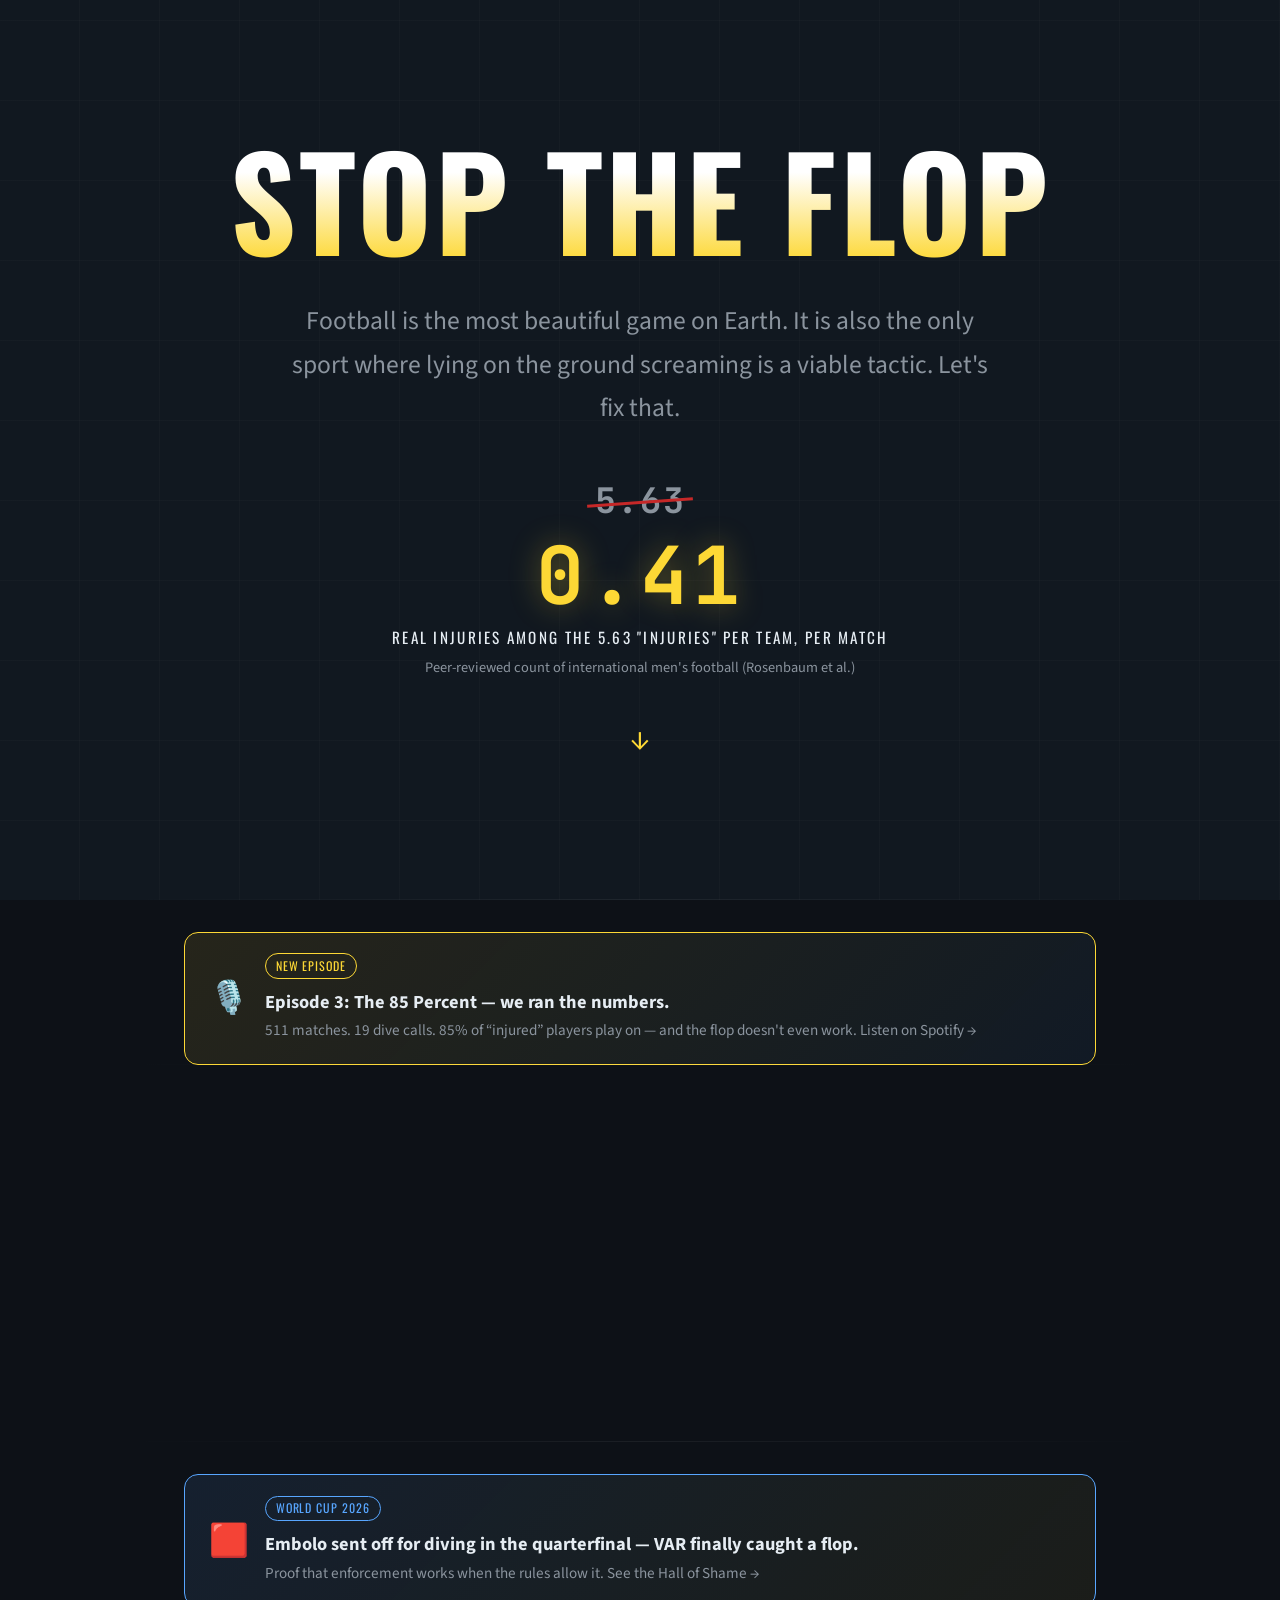
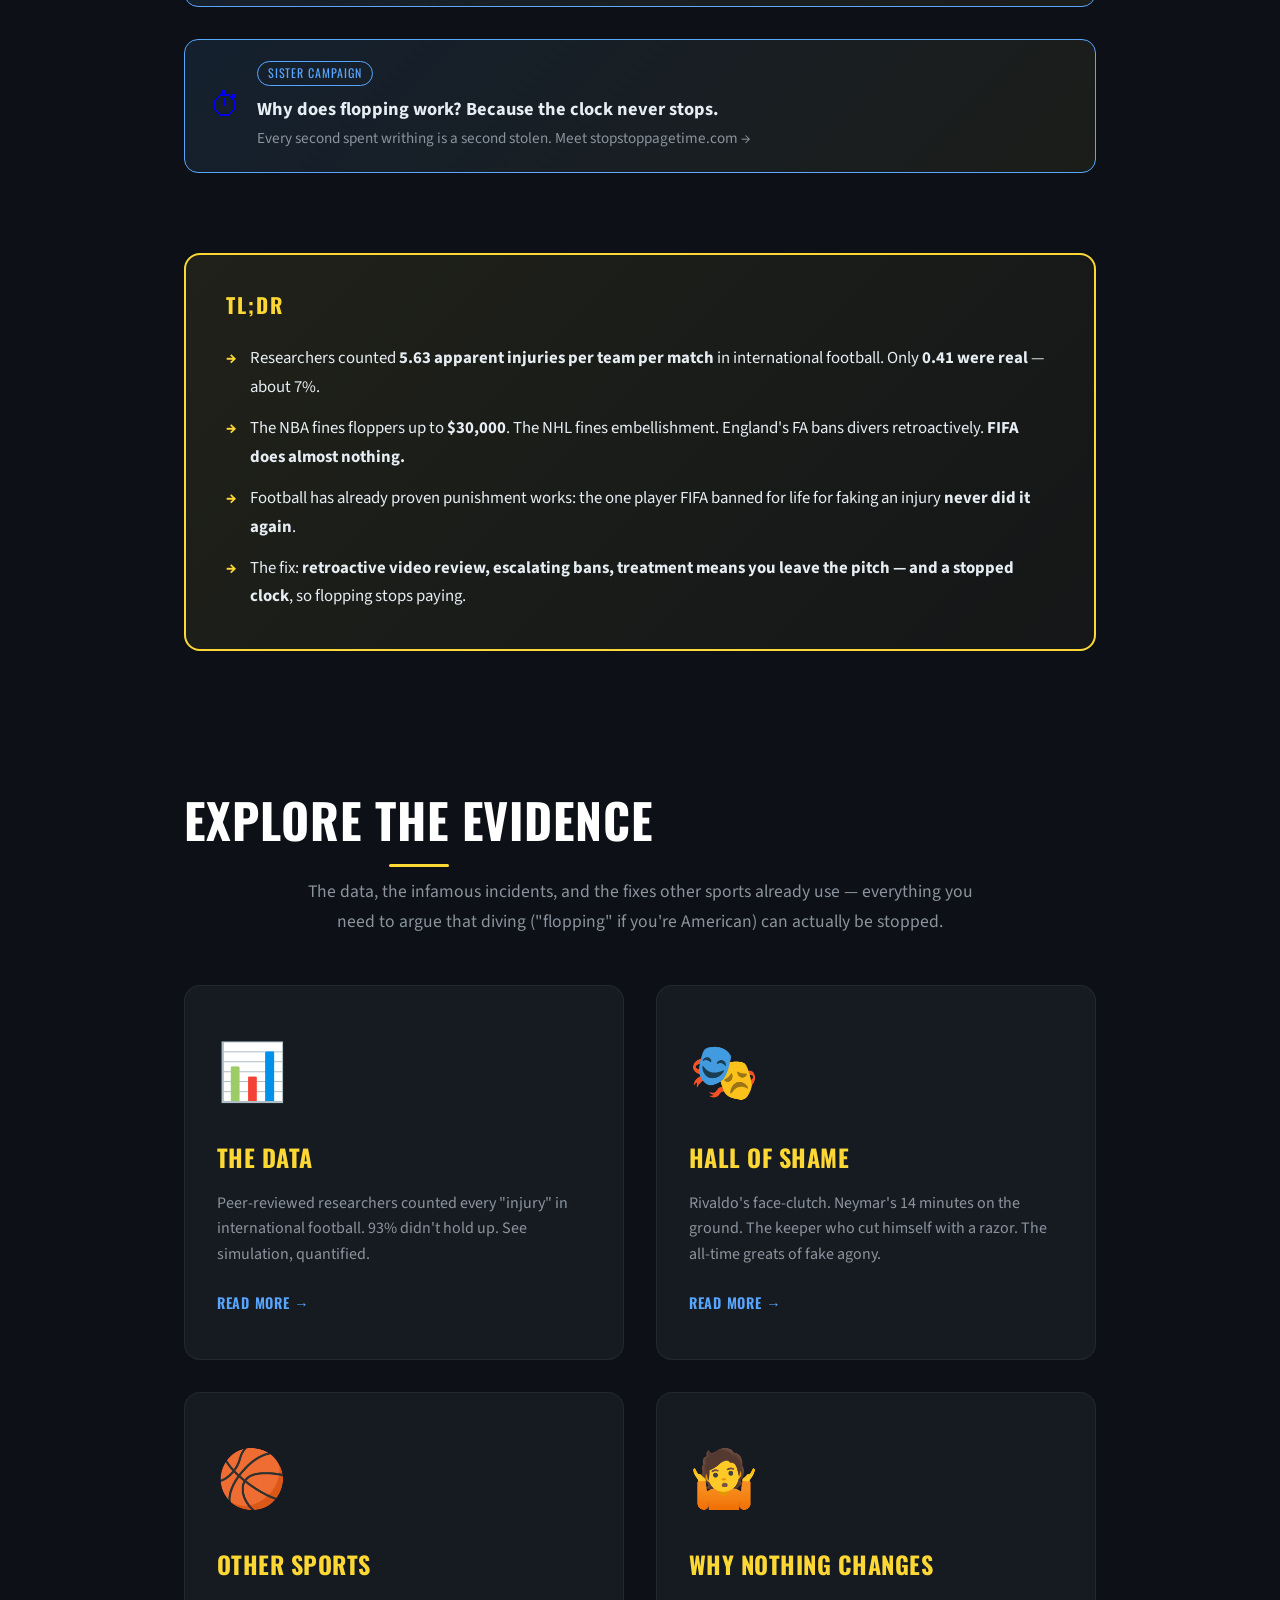
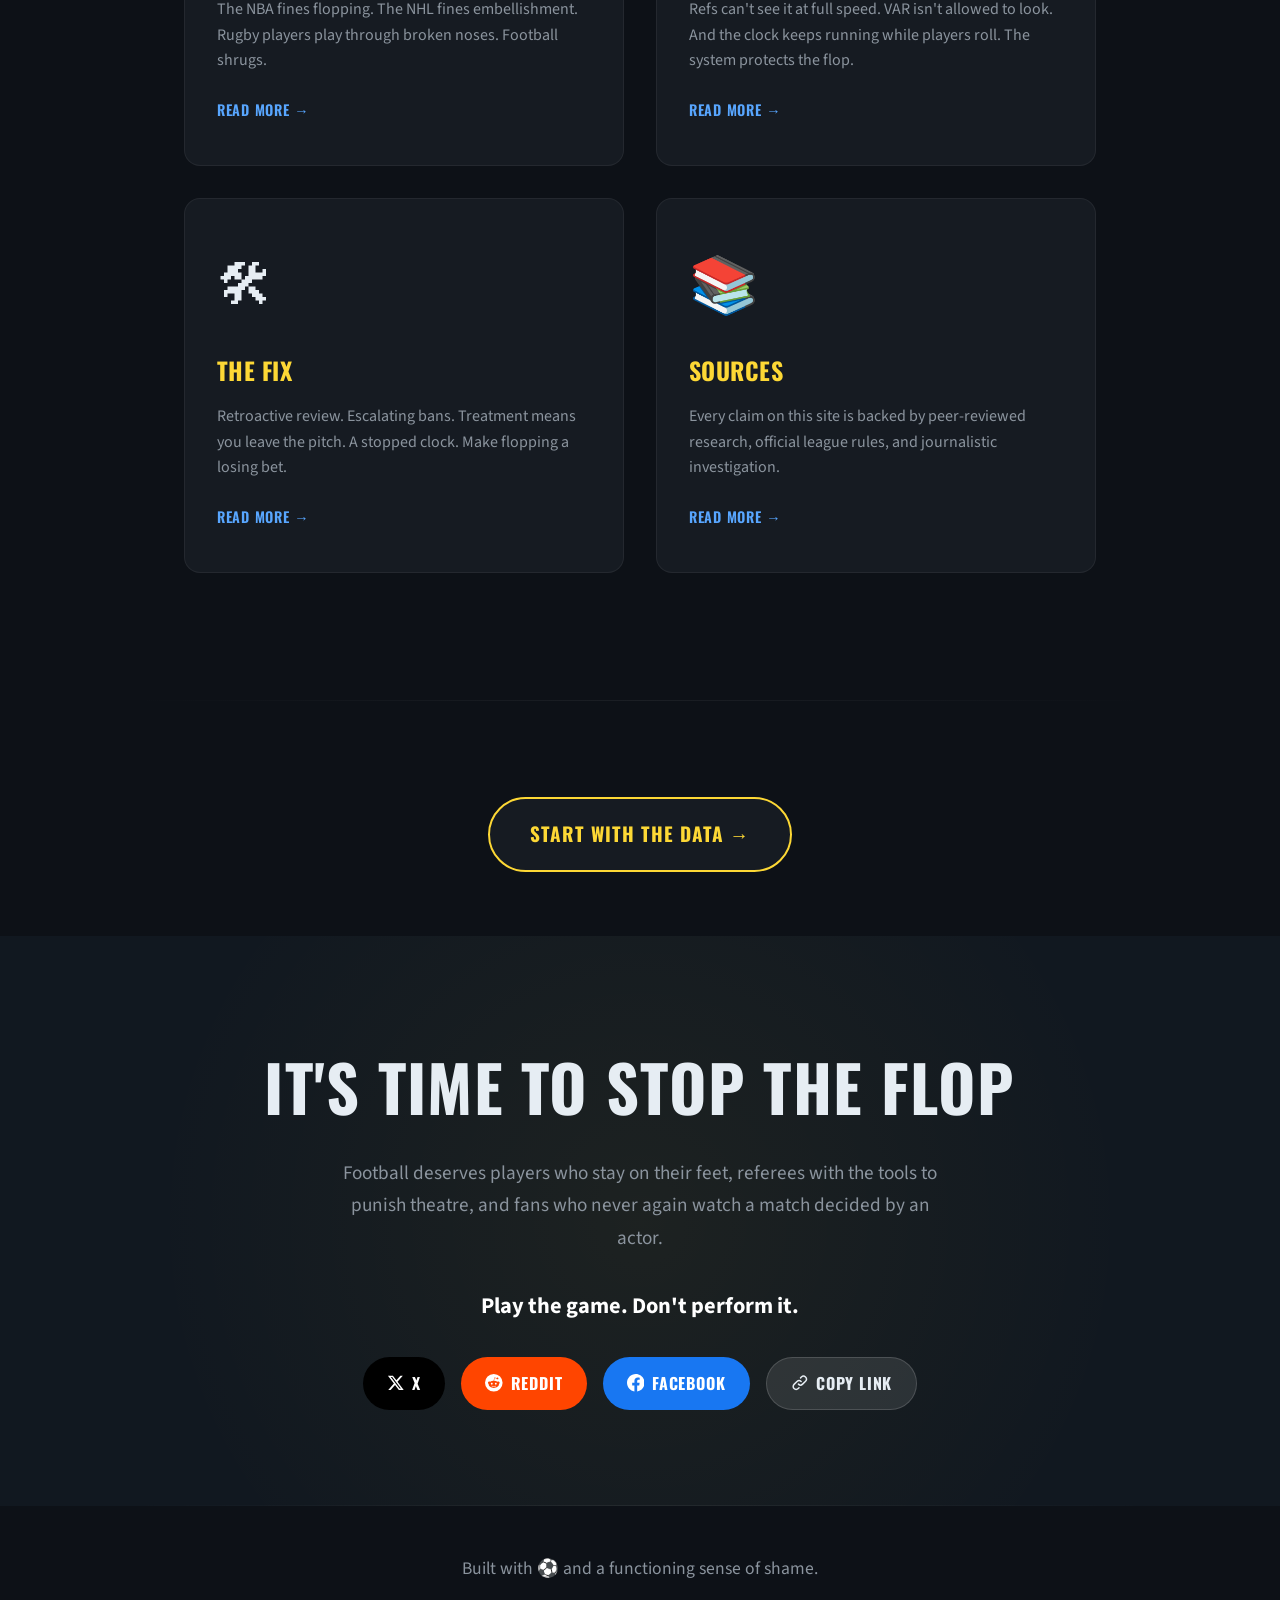
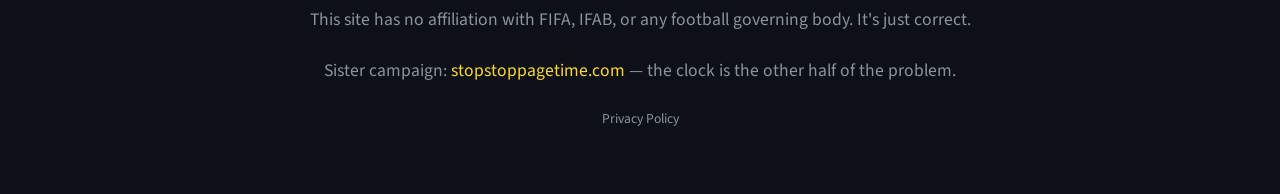
==== commit 0f9b3b9b: "Feature podcast episode 3 (The 85 Percent) as lead homepage block Co-Authored-By: Claude Fable 5 <no" ====
--- a/index.html
+++ b/index.html
@@ -129,6 +129,30 @@
   <div class="scroll-cue">↓</div>
 </section>
 
+
+
+
+<!-- ═══════════ PODCAST BANNER ═══════════ -->
+<section style="background: var(--dark); padding: 2rem 0 0;" id="podcast">
+  <div class="container">
+    <a href="https://open.spotify.com/show/033Re7X6i9AyE0bR3BO7ZA" target="_blank" rel="noopener" class="reveal" style="display:flex; align-items:center; gap:1rem; flex-wrap:wrap; text-decoration:none; border:1px solid var(--gold, #FDD835); border-radius:14px; padding:1.25rem 1.5rem; background:linear-gradient(135deg, rgba(253,216,53,0.10), rgba(88,166,255,0.06));">
+      <span style="font-size:2rem;" aria-hidden="true">🎙️</span>
+      <span style="flex:1; min-width:240px;">
+        <span style="display:inline-block; font-family:'Oswald',sans-serif; text-transform:uppercase; letter-spacing:0.08em; font-size:0.75rem; color:#FDD835; border:1px solid #FDD835; border-radius:999px; padding:0.1rem 0.6rem; margin-bottom:0.5rem;">New Episode</span>
+        <span style="display:block; color:var(--text); font-size:1.15rem; font-weight:700;">Episode 3: The 85 Percent — we ran the numbers.</span>
+        <span style="display:block; color:var(--muted); font-size:0.95rem;">511 matches. 19 dive calls. 85% of “injured” players play on — and the flop doesn't even work. Listen on Spotify →</span>
+      </span>
+    </a>
+  </div>
+</section>
+
+<!-- ═══════════ PODCAST EMBED ═══════════ -->
+<section style="background: var(--dark); padding: 1rem 0 0;">
+  <div class="container reveal">
+    <iframe style="border-radius:12px" src="https://open.spotify.com/embed/show/033Re7X6i9AyE0bR3BO7ZA?utm_source=generator&theme=0" width="100%" height="352" frameborder="0" allow="autoplay; clipboard-write; encrypted-media; fullscreen; picture-in-picture" loading="lazy" title="Stop the Flop podcast player"></iframe>
+  </div>
+</section>
+
 <!-- ═══════════ WORLD CUP LIVE BANNER ═══════════ -->
 <section style="background: var(--dark); padding: 2rem 0 0;">
   <div class="container">
@@ -140,27 +164,6 @@
         <span style="display:block; color:var(--muted); font-size:0.95rem;">Proof that enforcement works when the rules allow it. See the Hall of Shame →</span>
       </span>
     </a>
-  </div>
-</section>
-
-<!-- ═══════════ PODCAST BANNER ═══════════ -->
-<section style="background: var(--dark); padding: 2rem 0 0;" id="podcast">
-  <div class="container">
-    <a href="https://open.spotify.com/show/033Re7X6i9AyE0bR3BO7ZA" target="_blank" rel="noopener" class="reveal" style="display:flex; align-items:center; gap:1rem; flex-wrap:wrap; text-decoration:none; border:1px solid var(--gold, #FDD835); border-radius:14px; padding:1.25rem 1.5rem; background:linear-gradient(135deg, rgba(253,216,53,0.10), rgba(88,166,255,0.06));">
-      <span style="font-size:2rem;" aria-hidden="true">🎙️</span>
-      <span style="flex:1; min-width:240px;">
-        <span style="display:inline-block; font-family:'Oswald',sans-serif; text-transform:uppercase; letter-spacing:0.08em; font-size:0.75rem; color:#FDD835; border:1px solid #FDD835; border-radius:999px; padding:0.1rem 0.6rem; margin-bottom:0.5rem;">The Podcast</span>
-        <span style="display:block; color:var(--text); font-size:1.15rem; font-weight:700;">Stop the Flop: the podcast this site is named after.</span>
-        <span style="display:block; color:var(--muted); font-size:0.95rem;">An AI named Andre takes on football's most maddening flaws — against an AI built to disagree. Listen on Spotify →</span>
-      </span>
-    </a>
-  </div>
-</section>
-
-<!-- ═══════════ PODCAST EMBED ═══════════ -->
-<section style="background: var(--dark); padding: 1rem 0 0;">
-  <div class="container reveal">
-    <iframe style="border-radius:12px" src="https://open.spotify.com/embed/show/033Re7X6i9AyE0bR3BO7ZA?utm_source=generator&theme=0" width="100%" height="352" frameborder="0" allow="autoplay; clipboard-write; encrypted-media; fullscreen; picture-in-picture" loading="lazy" title="Stop the Flop podcast player"></iframe>
   </div>
 </section>
 
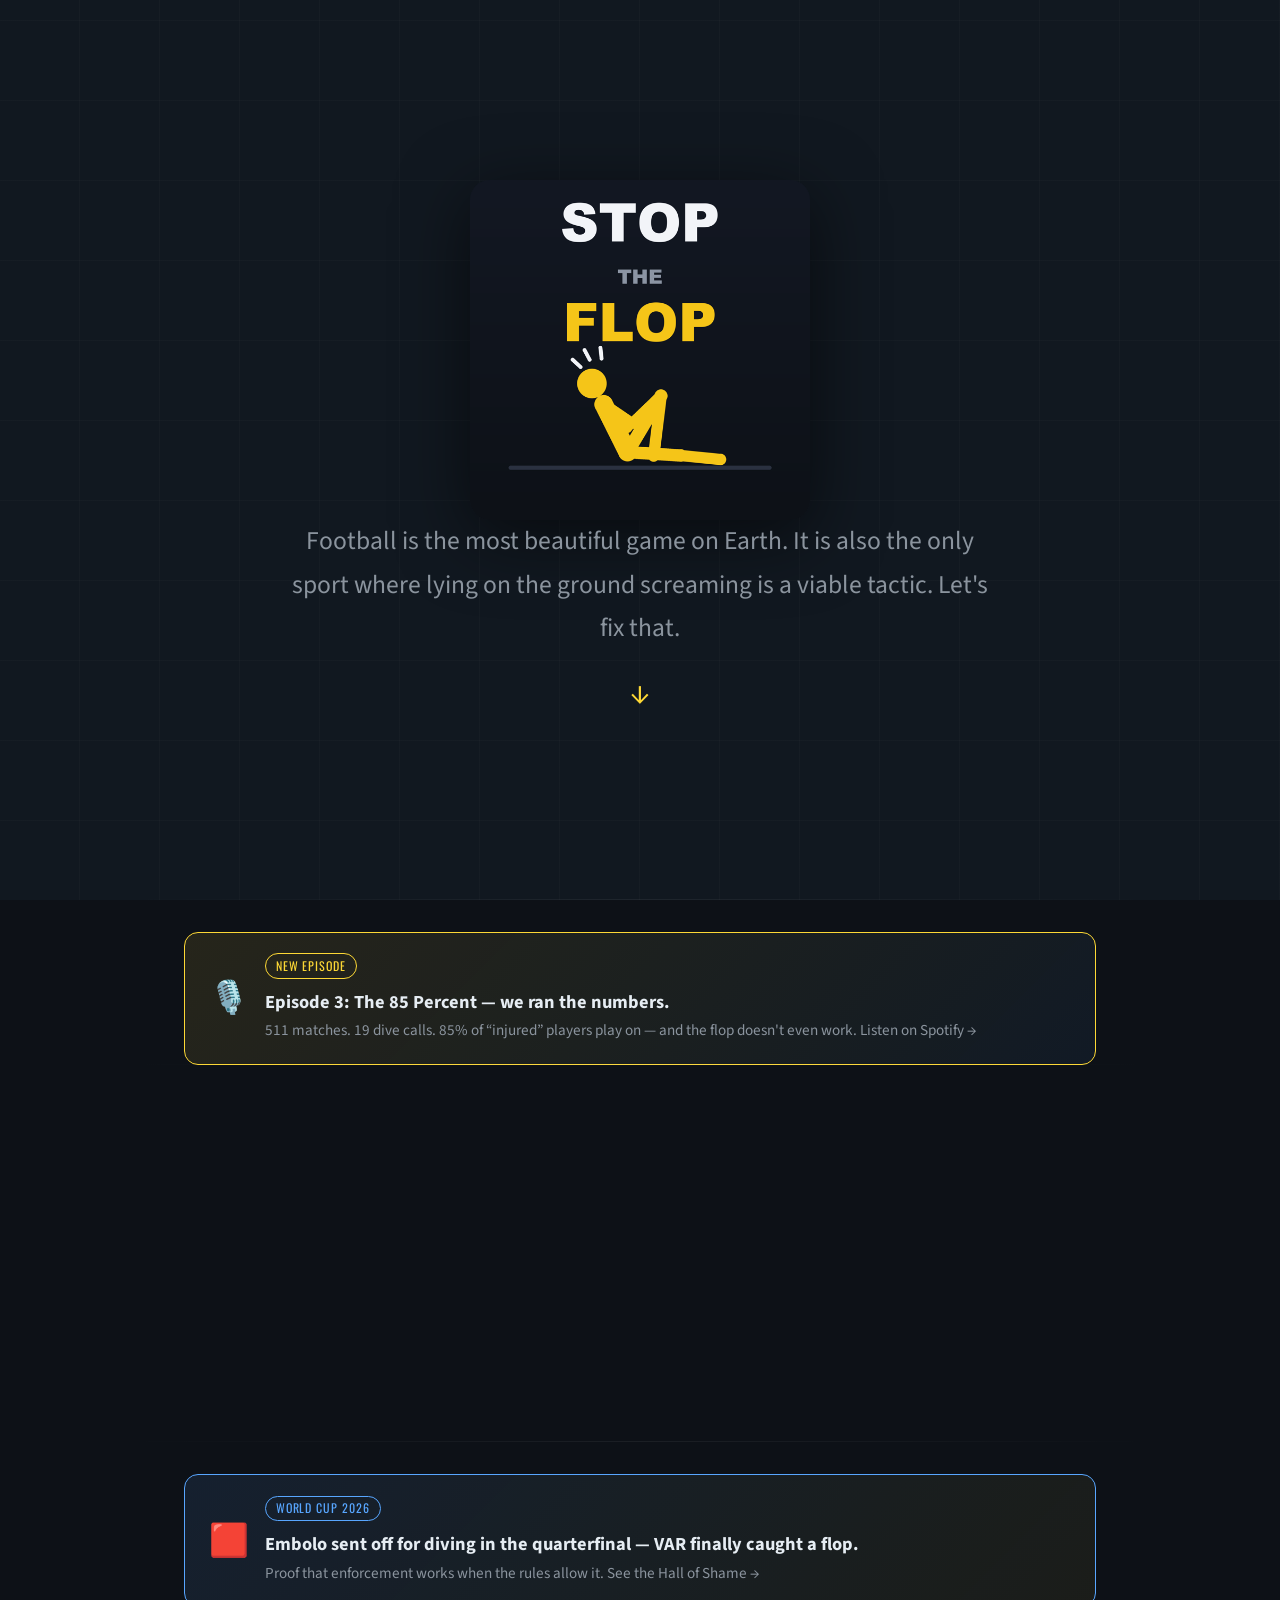
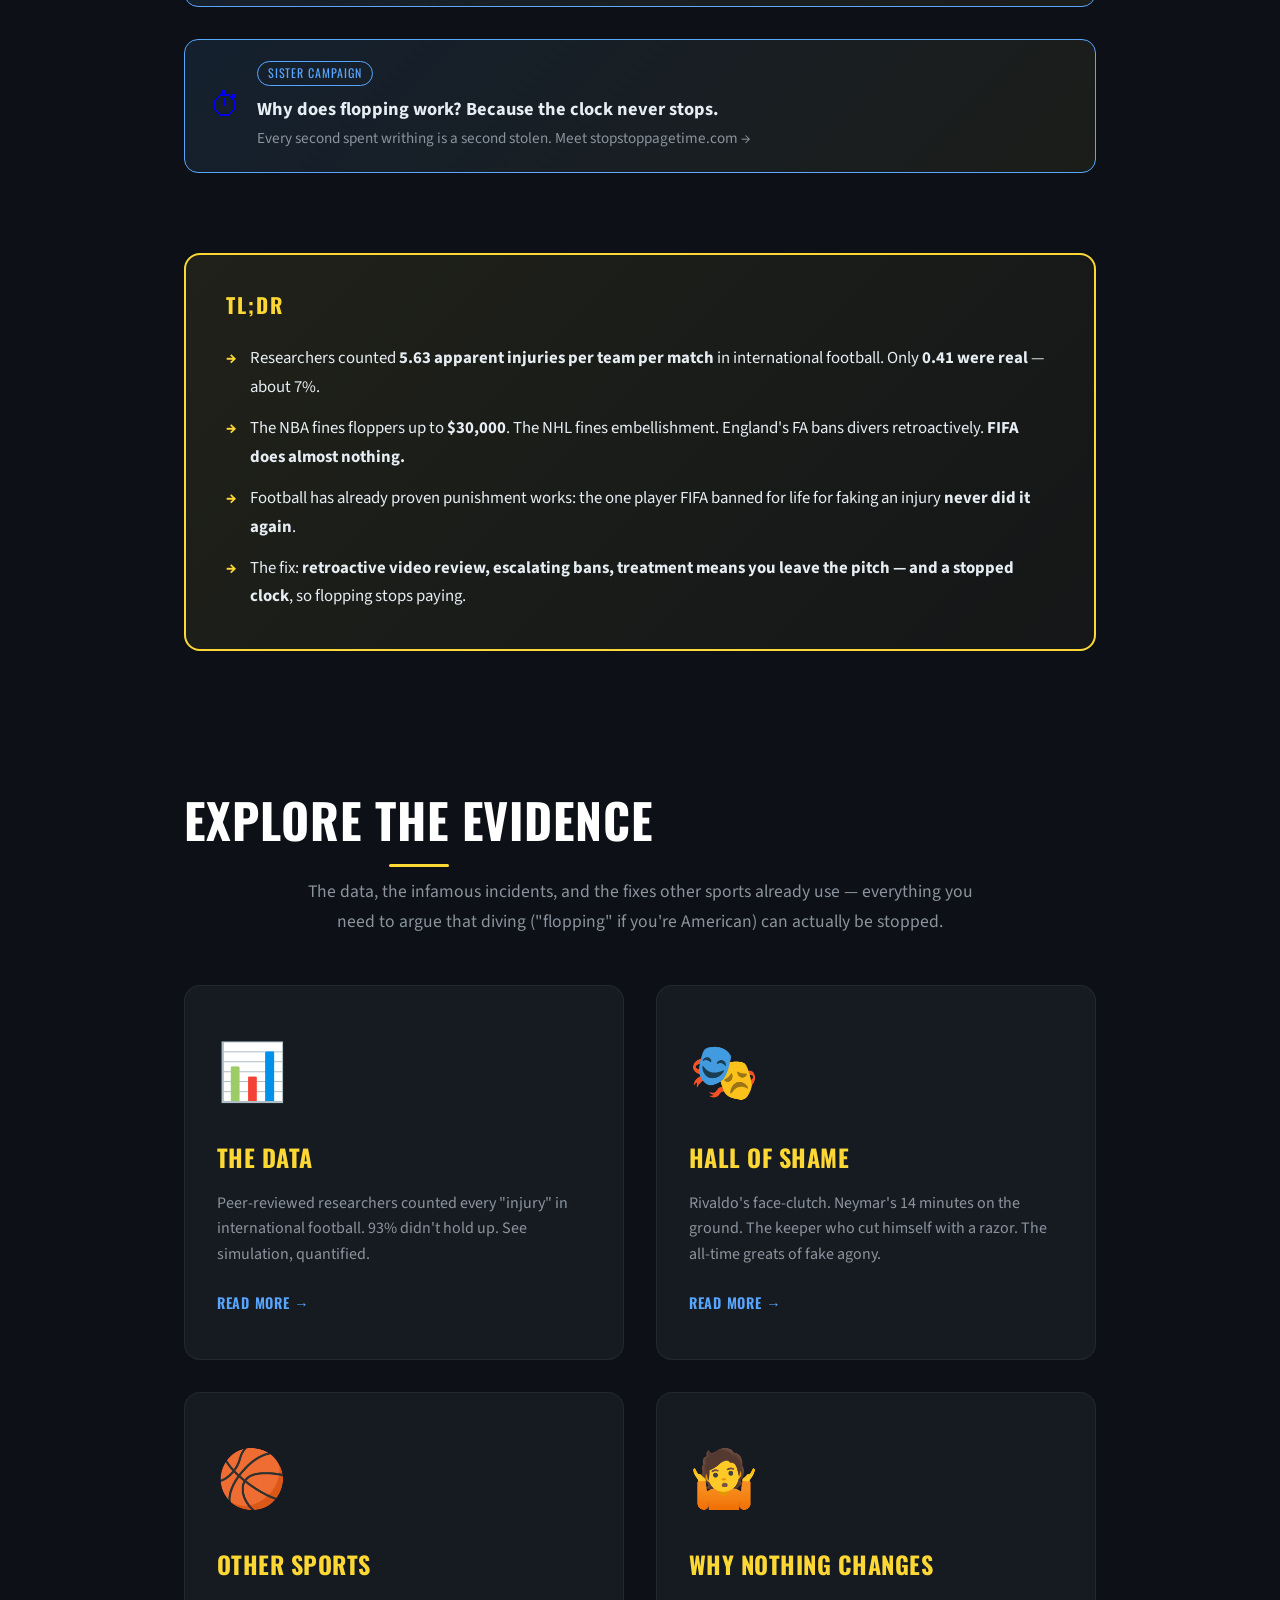
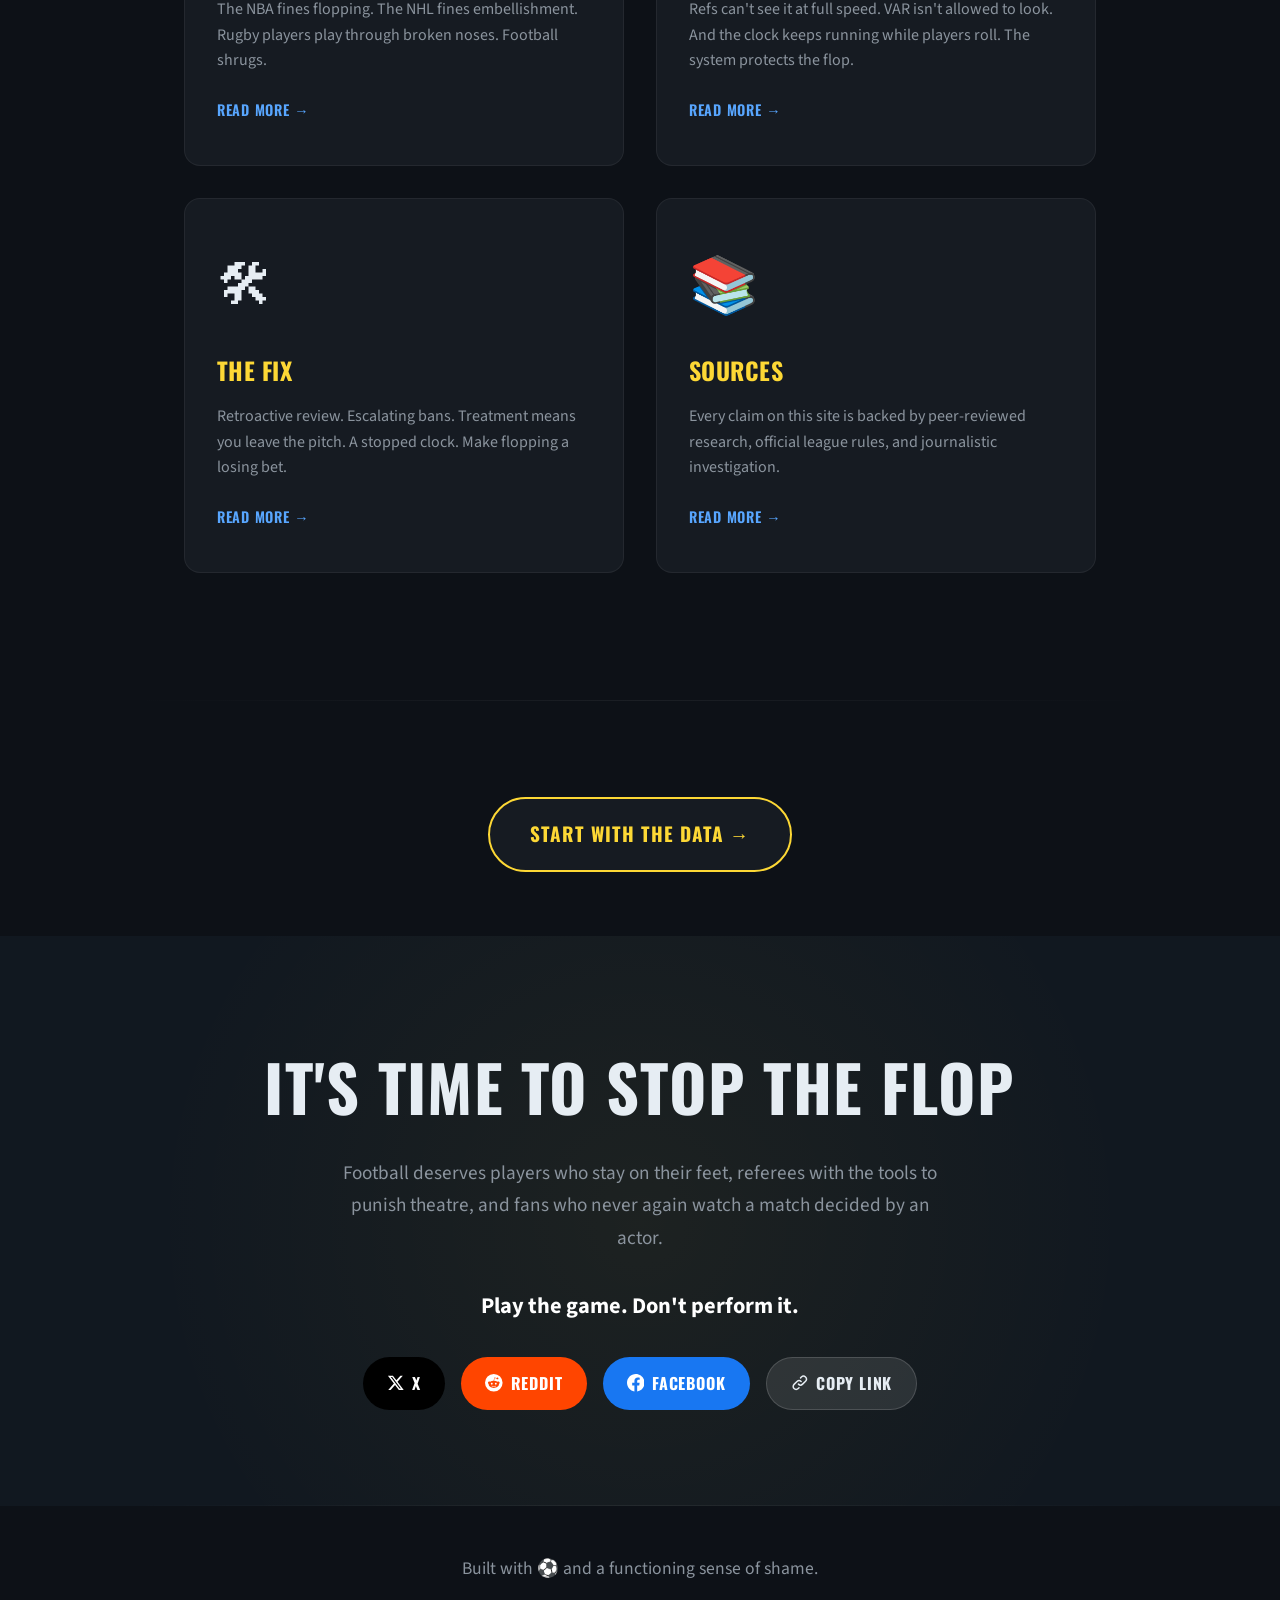
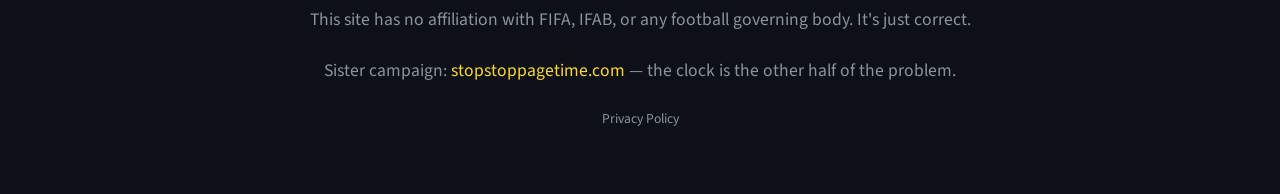
==== commit 659524fe: "Simplify hero: podcast show art + one line, drop the scoreline Co-Authored-By: Claude Fable 5 <norep" ====
--- a/index.html
+++ b/index.html
@@ -118,14 +118,9 @@
 <!-- ═══════════ HERO ═══════════ -->
 <section class="hero" id="top">
   <div class="particles" id="particles"></div>
-  <h1>Stop the Flop</h1>
+  <h1 style="position:absolute;width:1px;height:1px;overflow:hidden;clip:rect(0 0 0 0);">Stop the Flop</h1>
+  <img src="/showart.png" alt="Stop the Flop" width="340" height="340" style="width:min(340px,72vw);height:auto;border-radius:20px;box-shadow:0 16px 70px rgba(0,0,0,0.55);position:relative;z-index:1;">
   <p class="subtitle">Football is the most beautiful game on Earth. It is also the only sport where lying on the ground screaming is a viable tactic. Let's fix that.</p>
-  <div class="scoreline">
-    <div class="scoreline-was" aria-hidden="true">5.63</div>
-    <div class="scoreline-real">0.41</div>
-    <div class="scoreline-label">Real injuries among the 5.63 "injuries" per team, per match</div>
-    <div class="scoreline-sub">Peer-reviewed count of international men's football (Rosenbaum et al.)</div>
-  </div>
   <div class="scroll-cue">↓</div>
 </section>
 
